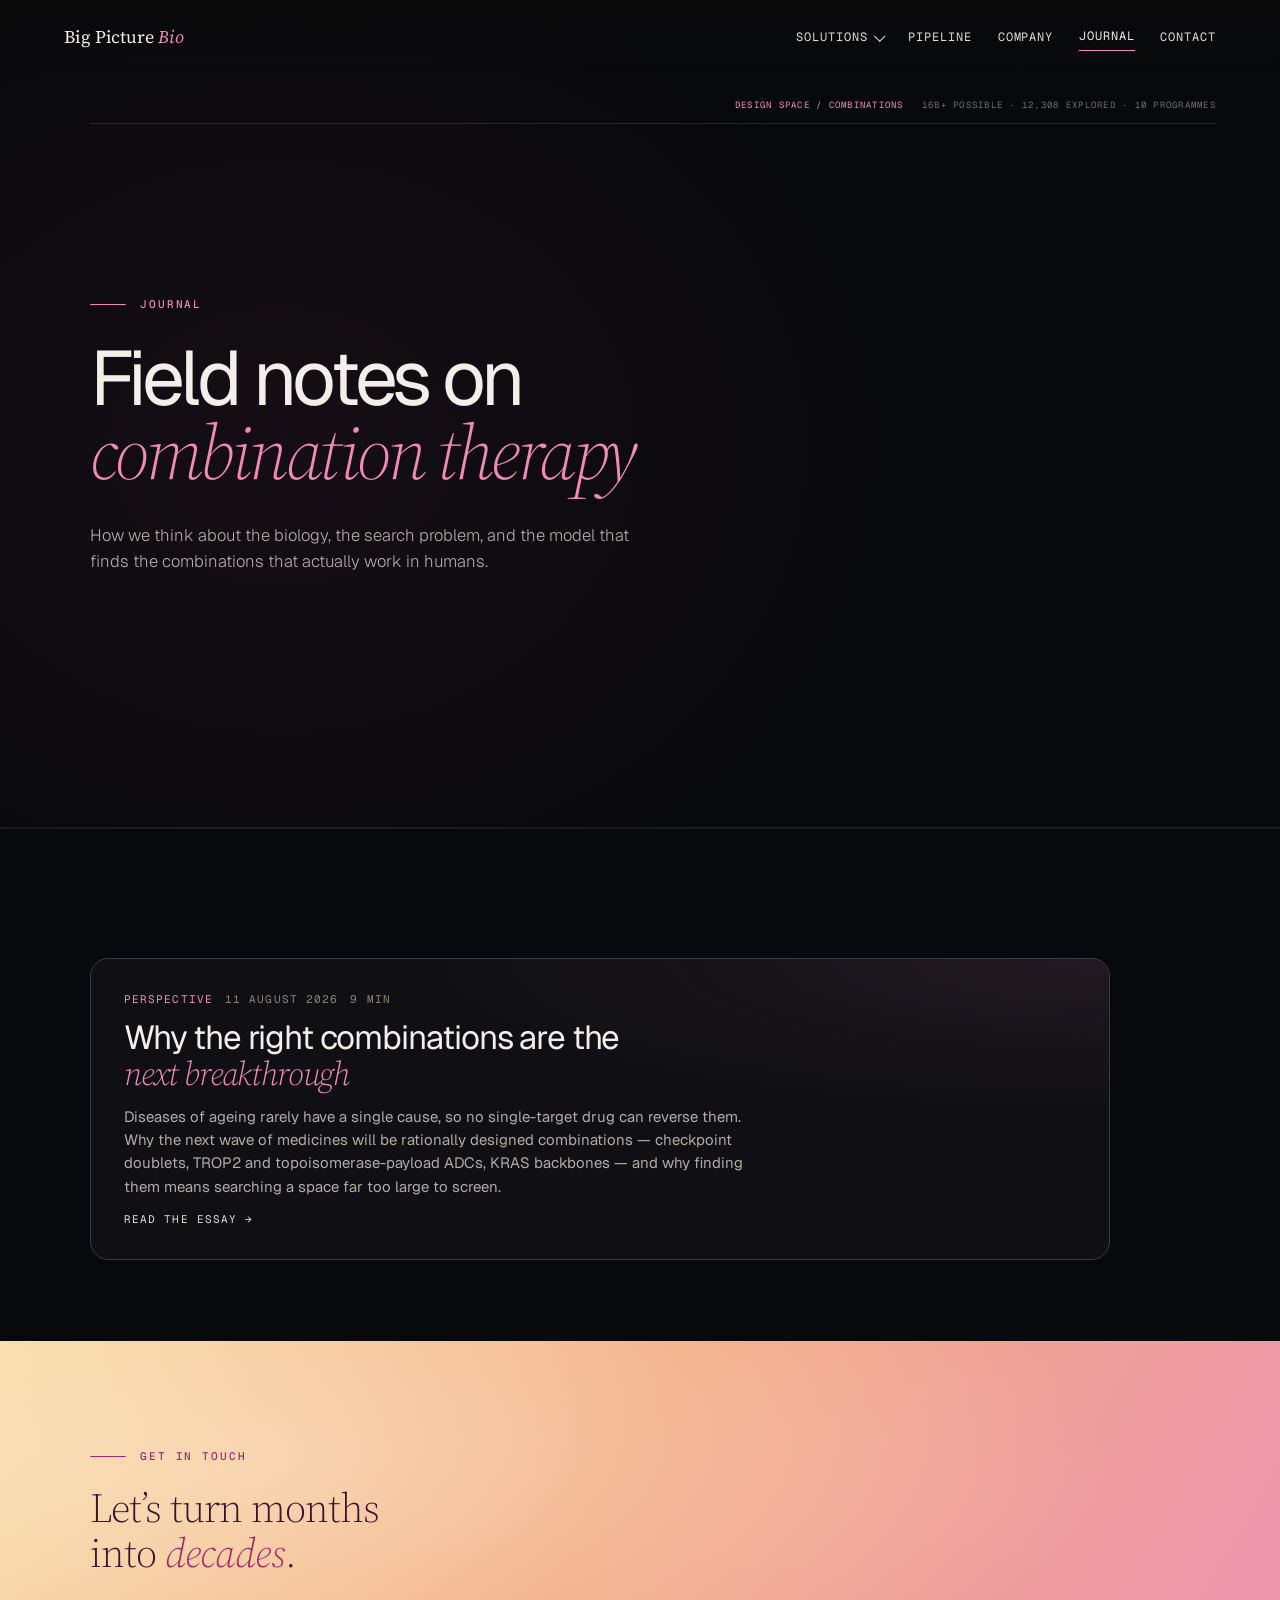
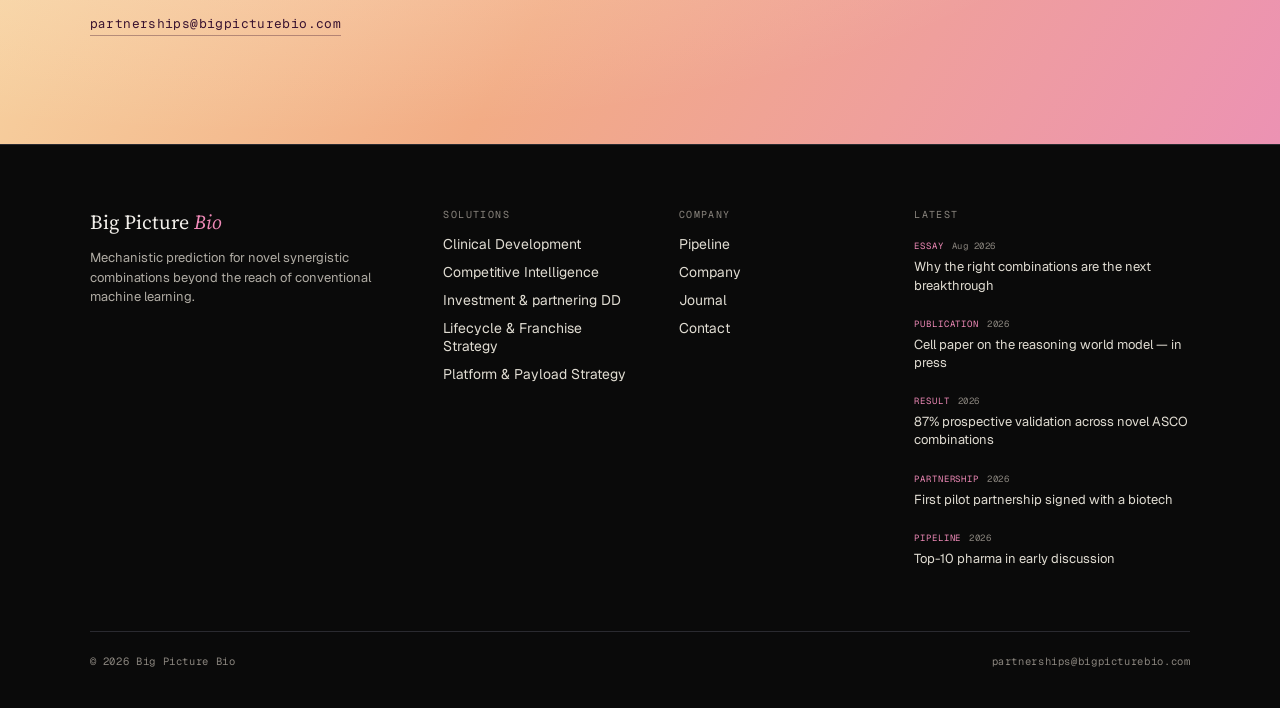
==== blog/index.html @ 37da7942 "Add Journal blog with combination-therapy launch post New /blog/ section built as inner pages on the" ====
<!DOCTYPE html>
<html lang="en">
<head>
<meta charset="utf-8">
<meta name="viewport" content="width=device-width, initial-scale=1">
<title>Journal — Big Picture Bio</title>
<meta name="description" content="Field notes on designing combination therapies: the biology, the search problem, and how a reasoning world model finds the combinations that work in humans.">
<link rel="canonical" href="https://bigpicturebio.com/blog/">
<meta name="robots" content="index,follow,max-image-preview:large">
<meta property="og:type" content="website">
<meta property="og:site_name" content="Big Picture Bio">
<meta property="og:title" content="Journal — Big Picture Bio">
<meta property="og:description" content="Field notes on designing combination therapies — the biology, the search problem, and the model that finds the combinations that work in humans.">
<meta property="og:url" content="https://bigpicturebio.com/blog/">
<meta property="og:image" content="https://bigpicturebio.com/img/og-image.png">
<link rel="icon" href="/img/favicon-48.png" sizes="48x48">
<link rel="preconnect" href="https://fonts.googleapis.com">
<link rel="preconnect" href="https://fonts.gstatic.com" crossorigin>
<link href="https://fonts.googleapis.com/css2?family=Geist:wght@300..700&family=Geist+Mono:wght@400..600&family=Source+Serif+4:ital,opsz,wght@0,8..60,300..700;1,8..60,300..700&display=swap" rel="stylesheet">
<link rel="stylesheet" href="/assets/site.css">
<link rel="stylesheet" href="/assets/blog.css">
</head>
<body class="inner-page" data-bio-art="combination-space">
<div id="site-nav"></div>

<header class="hero">
  <div class="hero-bg"></div>
  <div class="hero-scrim"></div>
  <div class="hero-inner">
    <div class="eyebrow"><span class="bar"></span>Journal</div>
    <h1>Field notes on <span class="italic">combination therapy</span></h1>
    <p class="sub">How we think about the biology, the search problem, and the model that finds the combinations that actually work in humans.</p>
  </div>
</header>

<main>
  <section class="block">
    <div class="wrap">
      <div class="post-list">
        <a class="post-card reveal" href="/blog/why-the-right-combinations/">
          <div class="pc-meta"><span>Perspective</span><span class="d">11 August 2026</span><span class="d">9 min</span></div>
          <h3>Why the right combinations are the <span class="italic">next breakthrough</span></h3>
          <p>Diseases of ageing rarely have a single cause, so no single-target drug can reverse them. Why the next wave of medicines will be rationally designed combinations — checkpoint doublets, TROP2 and topoisomerase-payload ADCs, KRAS backbones — and why finding them means searching a space far too large to screen.</p>
          <span class="go">Read the essay</span>
        </a>
      </div>
    </div>
  </section>
</main>

<div id="site-contact"></div>
<div id="site-footer"></div>
<script src="/assets/site.js"></script>
<script src="/assets/inner-visuals.js"></script>
</body>
</html>
---- assets/site.css ----
/* ===========================================================================
   Big Picture Bio — shared site styles
   Design language reused from the interactive-scroll-imagery build.
   Tokens + components + multi-page nav/footer + solution-page layout.
   =========================================================================== */

:root{
  --bg:#0A0A0A;
  --bg-2:#0E0C10;
  --ink:#F2EFEA;
  --ink-2:#E0DCD2;
  --muted:#B0ACA4;
  --faint:#8A857E;
  --line:#2A2A30;
  --line-2:#3A3A42;
  --accent:#F08AB8;
  --accent-2:#F19A6C;

  /* light band — pale wash drawn from the muller palette (amber → blush → mauve) */
  --light-band:linear-gradient(135deg,#F6EFE1 0%,#F3E7E2 54%,#EEDFE7 100%);
  --light-ink:#241F1B;
  --light-ink-2:#4A443C;
  --light-muted:#8A8175;
  --light-accent:#A5286A;
  --light-line:#E1D7CB;

  --serif:"Source Serif 4","Iowan Old Style",Georgia,serif;
  --sans:"Geist",-apple-system,BlinkMacSystemFont,"Segoe UI",sans-serif;
  --mono:"Geist Mono",ui-monospace,"SFMono-Regular",Menlo,monospace;

  --maxw:1200px;
}

*{ box-sizing:border-box; }
html,body{ margin:0; padding:0; background:var(--bg); }
html{ scroll-behavior:smooth; }
body{
  min-height:100vh;
  color:var(--ink);
  font-family:var(--sans);
  font-feature-settings:"ss01","cv11";
  -webkit-font-smoothing:antialiased;
  overflow-x:hidden;
}
a{ color:inherit; }
img{ max-width:100%; }

/* Page fade-in / between-page transition ---------------------------------- */
body{ opacity:0; transition:opacity .5s ease; }
body.ready{ opacity:1; }
body.leaving{ opacity:0; }

/* ---------- Shared eyebrow / type helpers ---------- */
.eyebrow{
  font-family:var(--mono);
  font-size:clamp(11px,.85vw,13px);
  letter-spacing:.18em;
  text-transform:uppercase;
  color:var(--accent);
  font-weight:500;
  line-height:1.4;
  display:flex; align-items:center; gap:14px;
  text-wrap:balance;
}
.eyebrow .bar{ width:36px; height:1px; background:var(--accent); flex:0 0 36px; }

.accent{ color:var(--accent); }
.serif{ font-family:var(--serif); }

/* ===========================================================================
   NAV  (injected by site.js into #site-nav)
   =========================================================================== */
.nav{
  position:fixed; top:0; left:0; right:0; z-index:80;
  display:flex; justify-content:space-between; align-items:center;
  padding:clamp(14px,1.8vw,22px) clamp(20px,5vw,64px);
  background:linear-gradient(180deg, rgba(10,10,10,.82) 0%, rgba(10,10,10,0) 100%);
  -webkit-backdrop-filter:blur(2px); backdrop-filter:blur(2px);
  transition:background .3s ease;
}
.nav.solid{ background:rgba(10,10,10,.92); -webkit-backdrop-filter:blur(10px); backdrop-filter:blur(10px); border-bottom:1px solid var(--line); }
.nav .wordmark{
  font-family:var(--serif); font-weight:400;
  font-size:clamp(17px,1.4vw,21px); letter-spacing:-.005em;
  white-space:nowrap; color:var(--ink); text-decoration:none;
}
.nav .wordmark em{ font-style:italic; color:var(--accent); }

.nav-links{ display:flex; align-items:center; gap:clamp(18px,2vw,34px); }
.nav-links a, .nav-item > button{
  font-family:var(--mono); font-size:12px; letter-spacing:.08em; text-transform:uppercase;
  color:var(--ink-2); text-decoration:none; background:none; border:0; cursor:pointer;
  padding:6px 0; transition:color .18s ease; white-space:nowrap;
}
.nav-links a:hover, .nav-item > button:hover, .nav-item.open > button{ color:var(--accent); }
.nav-links a.current{ color:var(--ink); border-bottom:1px solid var(--accent); }
.nav-item.current > button{ color:var(--ink); }
.nav-item.current > button .chev{ border-color:var(--accent); }

.nav-item{ position:relative; }
.nav-item > button{ display:inline-flex; align-items:center; gap:7px; }
.nav-item > button .chev{ width:8px; height:8px; border-right:1.5px solid currentColor; border-bottom:1.5px solid currentColor; transform:rotate(45deg) translateY(-1px); transition:transform .2s ease; }
.nav-item.open > button .chev{ transform:rotate(225deg) translateY(-1px); }
.nav-menu{
  position:absolute; top:calc(100% + 12px); right:0; min-width:290px;
  background:rgba(14,12,16,.97); -webkit-backdrop-filter:blur(16px); backdrop-filter:blur(16px);
  border:1px solid var(--line-2); border-radius:14px; padding:8px;
  box-shadow:0 30px 80px rgba(0,0,0,.55);
  opacity:0; visibility:hidden; transform:translateY(-6px); transition:opacity .2s ease, transform .2s ease, visibility .2s;
}
.nav-item.open .nav-menu{ opacity:1; visibility:visible; transform:translateY(0); }
.nav-menu a{
  display:block; padding:11px 14px; border-radius:9px;
  font-family:var(--sans); font-size:14px; letter-spacing:0; text-transform:none;
  color:var(--ink-2); text-decoration:none;
}
.nav-menu a small{ display:block; font-family:var(--mono); font-size:10px; letter-spacing:.06em; text-transform:uppercase; color:var(--faint); margin-top:3px; }
.nav-menu a:hover{ background:rgba(240,138,184,.10); color:var(--ink); }
.nav-menu a:hover small{ color:var(--accent); }

.nav-toggle{ display:none; }

@media (max-width:860px){
  .nav-links{
    position:fixed; inset:0 0 auto 0; top:0; flex-direction:column; align-items:flex-start; gap:6px;
    padding:88px clamp(20px,6vw,40px) 32px; background:rgba(10,10,10,.98);
    transform:translateY(-100%); transition:transform .35s ease; height:auto;
  }
  .nav.menu-open .nav-links{ transform:translateY(0); }
  .nav-links a, .nav-item > button{ font-size:15px; padding:10px 0; }
  .nav-item{ width:100%; }
  .nav-menu{ position:static; opacity:1; visibility:visible; transform:none; box-shadow:none; border:0; background:none; padding:0 0 0 12px; min-width:0; }
  .nav-item .nav-menu{ display:none; } .nav-item.open .nav-menu{ display:block; }
  .nav-toggle{
    display:inline-flex; flex-direction:column; gap:5px; background:none; border:0; cursor:pointer; z-index:90; padding:6px;
  }
  .nav-toggle span{ width:24px; height:2px; background:var(--ink); transition:transform .25s ease, opacity .2s ease; }
  .nav.menu-open .nav-toggle span:nth-child(1){ transform:translateY(7px) rotate(45deg); }
  .nav.menu-open .nav-toggle span:nth-child(2){ opacity:0; }
  .nav.menu-open .nav-toggle span:nth-child(3){ transform:translateY(-7px) rotate(-45deg); }
}

/* ===========================================================================
   HERO  (solution / inner-page cinematic hero — short, ~88vh)
   =========================================================================== */
.hero{ position:relative; min-height:min(88vh,760px); display:flex; overflow:hidden; background:#160f1c; }
.hero-bg{ position:absolute; inset:0; z-index:0; }
.hero-bg img{ width:100%; height:100%; object-fit:cover; display:block; }
.hero-muller{ position:absolute; inset:0; }
.hero-muller svg{ width:100%; height:100%; }
.hero-scrim{
  position:absolute; inset:0; z-index:1; pointer-events:none;
  background:
    linear-gradient(90deg, rgba(10,10,10,.86) 0%, rgba(10,10,10,.5) 34%, rgba(10,10,10,.05) 66%),
    linear-gradient(0deg, rgba(10,10,10,.72) 0%, rgba(10,10,10,0) 44%);
}
.hero-inner{
  position:relative; z-index:2; align-self:flex-end;
  padding:clamp(96px,14vh,150px) clamp(24px,7vw,120px) clamp(48px,8vh,88px);
  width:min(720px,92vw);
}
.hero h1{
  font-family:var(--serif); font-weight:300;
  font-size:clamp(30px,4.2vw,56px); line-height:1.04; letter-spacing:-.022em;
  margin:clamp(16px,2vw,24px) 0 0; color:var(--ink); text-wrap:balance;
}
.hero h1 .italic{ font-style:italic; color:var(--accent); }
.hero .sub{
  font-family:var(--serif); font-weight:300; font-style:italic;
  font-size:clamp(17px,1.6vw,23px); line-height:1.38; color:var(--ink-2);
  margin:clamp(18px,2.2vw,26px) 0 0; max-width:52ch; text-wrap:pretty;
}
.hero .statline{ margin-top:clamp(22px,3vw,34px); }

/* ===========================================================================
   PAGE BODY LAYOUT
   =========================================================================== */
.wrap{ max-width:var(--maxw); margin:0 auto 0 0; padding:0 clamp(24px,7vw,120px); }
.block{ padding:clamp(56px,9vh,120px) 0; position:relative; }
.block.tight{ padding:clamp(36px,6vh,72px) 0; }
.block-head{ max-width:60ch; }
.block-head .eyebrow{ margin-bottom:16px; }
h2.head{
  font-family:var(--serif); font-weight:300;
  font-size:clamp(23px,2.6vw,36px); line-height:1.1; letter-spacing:-.015em;
  margin:0; color:var(--ink); text-wrap:balance;
}
h2.head .accent{ font-style:italic; }
.lead{
  font-family:var(--serif); font-weight:300;
  font-size:clamp(17px,1.5vw,22px); line-height:1.5; color:var(--ink-2);
  margin:clamp(14px,1.6vw,22px) 0 0; max-width:56ch; text-wrap:pretty;
}
.lead .hl{ color:var(--ink); font-style:italic; }
p.body{ font-family:var(--sans); font-size:clamp(15px,1.1vw,17px); line-height:1.6; color:var(--ink-2); max-width:56ch; margin:16px 0 0; }
.footnote{ font-family:var(--sans); font-size:12.5px; line-height:1.5; color:var(--faint); margin-top:18px; max-width:60ch; }

/* two-column content row: text + exhibit */
.row{ display:grid; grid-template-columns:1fr 1fr; gap:clamp(32px,5vw,80px); align-items:center; }
.row.align-top{ align-items:start; }
.row.narrow-text{ grid-template-columns:1.3fr .7fr; }
.row > .col-text{ min-width:0; }
.row > .col-exhibit{ min-width:0; }
@media (max-width:900px){ .row{ grid-template-columns:1fr; gap:36px; } .row.reverse .col-exhibit{ order:-1; } }

/* deliverables list */
.deliverables{ list-style:none; margin:clamp(20px,2.4vw,30px) 0 0; padding:0; display:grid; gap:14px; }
.deliverables li{
  position:relative; padding-left:30px;
  font-family:var(--sans); font-size:clamp(15px,1.1vw,17px); line-height:1.5; color:var(--ink-2);
}
.deliverables li::before{
  content:""; position:absolute; left:0; top:.5em; width:12px; height:7px;
  border-left:2px solid var(--accent); border-bottom:2px solid var(--accent);
  transform:rotate(-45deg); transform-origin:center;
}
.deliverables li b{ color:var(--ink); font-weight:600; }

/* audience lanes (two-block split, e.g. Investment & partnering DD) */
.lanes{ display:grid; grid-template-columns:1fr 1fr; gap:clamp(20px,2.4vw,32px); margin-top:clamp(24px,3vw,40px); }
@media (max-width:820px){ .lanes{ grid-template-columns:1fr; } }
.lane{
  border:1px solid var(--line-2); border-radius:16px; padding:clamp(20px,2vw,28px);
  background:linear-gradient(180deg, rgba(255,255,255,.02), rgba(255,255,255,0));
}
.lane h3{ font-family:var(--serif); font-weight:400; font-size:clamp(19px,1.6vw,24px); margin:0 0 4px; color:var(--ink); }
.lane .who{ font-family:var(--mono); font-size:10.5px; letter-spacing:.1em; text-transform:uppercase; color:var(--accent); margin:0 0 12px; }
.lane p{ font-family:var(--sans); font-size:14.5px; line-height:1.55; color:var(--ink-2); margin:0; }

/* KPI band */
.kpis{ display:flex; flex-wrap:wrap; gap:clamp(24px,4vw,64px); }
.statline{ display:flex; align-items:baseline; gap:16px; }
.statline .n{ font-family:var(--serif); font-weight:300; font-size:clamp(44px,6vw,86px); line-height:.82; color:var(--accent); letter-spacing:-.03em; }
.statline .l{ font-family:var(--sans); font-size:clamp(13px,1vw,15px); line-height:1.35; color:var(--ink-2); max-width:22ch; }
.kpi{ display:flex; flex-direction:column; gap:8px; }
.kpi .k{ font-family:var(--serif); font-weight:300; font-size:clamp(30px,3.4vw,46px); line-height:1; color:var(--ink); letter-spacing:-.02em; }
.kpi .k .accent{ color:var(--accent); }
.kpi .d{ font-family:var(--mono); font-size:10.5px; letter-spacing:.12em; text-transform:uppercase; color:var(--muted); }

/* role chips */
.roles{ display:flex; flex-wrap:wrap; gap:10px; margin-top:24px; }
.roles span{
  font-family:var(--mono); font-size:11px; letter-spacing:.06em;
  color:var(--ink-2); border:1px solid var(--line-2); border-radius:999px; padding:8px 14px;
}

/* ===========================================================================
   PANELS / EXHIBITS  (glass card + chart)
   =========================================================================== */
.panel{
  background:rgba(14,12,16,.62); -webkit-backdrop-filter:blur(16px) saturate(1.1); backdrop-filter:blur(16px) saturate(1.1);
  border:1px solid rgba(255,255,255,.12); border-radius:18px; padding:clamp(16px,1.6vw,24px);
  box-shadow:0 30px 80px rgba(0,0,0,.5);
}
.panel-head{ display:flex; justify-content:space-between; align-items:center; gap:12px; margin-bottom:14px; }
.panel-title{ font-family:var(--mono); font-size:clamp(11px,.9vw,12.5px); letter-spacing:.13em; text-transform:uppercase; color:var(--ink); }
.panel-tag{ font-family:var(--mono); font-size:9.5px; letter-spacing:.11em; text-transform:uppercase; color:var(--muted); border:1px solid var(--line-2); border-radius:999px; padding:3px 8px; white-space:nowrap; }
.panel svg{ width:100%; height:auto; display:block; }
.panel-legend{ display:flex; gap:16px; flex-wrap:wrap; margin-top:12px; font-family:var(--mono); font-size:10.5px; letter-spacing:.05em; color:var(--muted); }
.panel-legend span{ display:inline-flex; align-items:center; gap:7px; }
.panel-legend i{ width:15px; height:0; border-top-width:2px; border-top-style:solid; display:inline-block; }
.panel-legend i.dot{ width:8px; height:8px; border:0; border-radius:50%; }
.panel-note{ margin-top:10px; font-family:var(--sans); font-size:11.5px; line-height:1.4; color:var(--muted); }

/* Report "paper" excerpt (the worked-example centrepiece) */
.report{ position:relative; overflow:hidden; background:#F3EFE6; color:#241F1B; border-radius:12px; padding:22px 26px 30px; box-shadow:0 34px 90px rgba(0,0,0,.6); }
.report-top{ display:flex; justify-content:space-between; gap:10px; font-family:var(--mono); font-size:9.5px; letter-spacing:.1em; text-transform:uppercase; color:#8A8175; border-bottom:1px solid #DAD3C6; padding-bottom:10px; }
.report h4{ font-family:var(--serif); font-weight:600; font-size:clamp(14px,1.15vw,16px); margin:15px 0 10px; color:#1D1915; letter-spacing:-.01em; }
.report p{ font-family:var(--serif); font-weight:400; font-size:clamp(12px,1vw,13.5px); line-height:1.62; color:#3A342C; margin:0 0 10px; }
.report .hl{ background:rgba(200,92,142,.22); box-shadow:0 0 0 1px rgba(200,92,142,.18); padding:0 2px; }
.report .callout{ margin-top:12px; border-left:3px solid #C85C8E; background:#ECE5D8; padding:10px 13px; font-family:var(--mono); font-size:11px; line-height:1.45; color:#4A2036; }

/* pipeline mini-diagram (bars) */
.pipe{ display:flex; flex-direction:column; gap:14px; }
.pipe-row{ display:grid; grid-template-columns:120px 1fr; align-items:center; gap:12px; }
.pipe-label{ font-family:var(--sans); font-size:13px; color:var(--ink); }
.pipe-label small{ display:block; font-family:var(--mono); font-size:9px; letter-spacing:.12em; text-transform:uppercase; color:var(--muted); margin-top:2px; }
.pipe-track{ position:relative; height:8px; border-radius:999px; background:rgba(255,255,255,.08); overflow:hidden; }
.pipe-fill{ position:absolute; left:0; top:0; bottom:0; border-radius:999px; background:linear-gradient(90deg,var(--accent-2),var(--accent)); }

/* ===========================================================================
   HOME — journey + solution overview cards
   =========================================================================== */
.solutions-grid{ display:grid; grid-template-columns:repeat(3,1fr); gap:clamp(16px,1.8vw,24px); margin-top:clamp(36px,5vh,60px); }
@media (max-width:940px){ .solutions-grid{ grid-template-columns:1fr 1fr; } }
@media (max-width:620px){ .solutions-grid{ grid-template-columns:1fr; } }
.sol-card{
  display:flex; flex-direction:column; gap:12px; text-decoration:none;
  border:1px solid var(--line-2); border-radius:16px; padding:clamp(20px,1.8vw,26px);
  background:linear-gradient(180deg, rgba(255,255,255,.025), rgba(255,255,255,0));
  transition:border-color .2s ease, transform .2s ease, background .2s ease;
}
.sol-card:hover{ border-color:var(--accent); transform:translateY(-3px); background:rgba(240,138,184,.05); }
.sol-card .k{ font-family:var(--mono); font-size:10.5px; letter-spacing:.12em; text-transform:uppercase; color:var(--accent); }
.sol-card h3{ font-family:var(--serif); font-weight:400; font-size:clamp(19px,1.7vw,24px); line-height:1.12; margin:0; color:var(--ink); }
.sol-card p{ font-family:var(--sans); font-size:14px; line-height:1.5; color:var(--muted); margin:0; }
.sol-card .go{ margin-top:auto; font-family:var(--mono); font-size:11px; letter-spacing:.1em; text-transform:uppercase; color:var(--ink-2); display:inline-flex; align-items:center; gap:8px; }
.sol-card:hover .go{ color:var(--accent); }
.sol-card .go::after{ content:"→"; }

/* ===========================================================================
   FULL-BLEED SCRIM SECTION (texture between blocks + team/company)
   =========================================================================== */
.section{ position:relative; padding:clamp(72px,12vh,150px) clamp(24px,7vw,120px); overflow:hidden; }
.section-bg{ position:absolute; inset:0; z-index:0; }
.section-bg img{ width:100%; height:100%; object-fit:cover; display:block; filter:brightness(.42) saturate(1.05); }
.section-bg::after{ content:""; position:absolute; inset:0; background:linear-gradient(180deg, rgba(10,10,10,.78) 0%, rgba(10,10,10,.66) 45%, rgba(10,10,10,.82) 100%); }
.section > *:not(.section-bg){ position:relative; z-index:1; }
.section-inner{ max-width:var(--maxw); margin:0 auto 0 0; }
.section-head{ max-width:760px; margin:0 0 clamp(40px,6vh,64px); text-align:left; }
.section-head .eyebrow{ justify-content:flex-start; margin-bottom:18px; }
.section-head h2{ font-family:var(--serif); font-weight:300; font-size:clamp(23px,2.6vw,36px); line-height:1.1; letter-spacing:-.015em; margin:0; color:var(--ink); text-wrap:balance; }
.section-head p{ font-family:var(--serif); font-weight:300; font-size:clamp(16px,1.4vw,20px); line-height:1.5; color:var(--ink-2); margin:16px 0 0; max-width:60ch; }

/* ===========================================================================
   PROBLEM  (light section — customer problem, above "the decision")
   =========================================================================== */
.problem{ background:var(--light-band); color:var(--light-ink); padding:clamp(52px,9vh,104px) clamp(24px,7vw,120px); }
.problem-inner{ max-width:var(--maxw); margin:0 auto 0 0; }
.problem .eyebrow{ color:var(--light-accent); }
.problem .eyebrow .bar{ background:var(--light-accent); }
.problem-head{ font-family:var(--serif); font-weight:300; font-size:clamp(22px,2.6vw,34px); line-height:1.14; letter-spacing:-.015em; color:#1D1915; margin:16px 0 0; max-width:26ch; text-wrap:balance; }
.problem-head .accent{ font-style:italic; color:#A5286A; }
.problem-lead{ font-family:var(--serif); font-weight:400; font-size:clamp(16px,1.4vw,20px); line-height:1.5; color:#3A342C; margin:16px 0 0; max-width:60ch; text-wrap:pretty; }
.problem-points{ display:grid; grid-template-columns:repeat(3,1fr); gap:clamp(20px,3vw,44px); margin-top:clamp(30px,4.5vh,52px); }
@media (max-width:760px){ .problem-points{ grid-template-columns:1fr; gap:22px; } }
.ppoint .pn{ font-family:var(--mono); font-size:11px; letter-spacing:.16em; color:#A5286A; }
.ppoint p{ font-family:var(--sans); font-size:14.5px; line-height:1.55; color:#3A342C; margin:10px 0 0; border-top:1px solid #D8D0C2; padding-top:14px; }
.ppoint p b{ color:#1D1915; font-weight:600; }
.problem-for{ font-family:var(--mono); font-size:11px; letter-spacing:.08em; text-transform:uppercase; color:var(--light-muted); margin:clamp(30px,4.5vh,48px) 0 0; }
.problem-for b{ color:#5A5248; font-weight:500; }

/* ---------------------------------------------------------------------------
   .lightband — generic light section for alternating rhythm (reuses standard
   components; overrides their colours for dark-on-light). Same wash as .problem.
   --------------------------------------------------------------------------- */
.lightband{ background:var(--light-band); color:var(--light-ink); }
.lightband .eyebrow{ color:var(--light-accent); }
.lightband .eyebrow .bar{ background:var(--light-accent); }
.lightband h2.head, .lightband .section-head h2{ color:var(--light-ink); }
.lightband h2.head .accent, .lightband .section-head h2 .accent{ color:var(--light-accent); }
.lightband .lead{ color:var(--light-ink-2); }
.lightband p.body{ color:var(--light-ink-2); }
/* solution cards on a light band */
.lightband .sol-card{ background:rgba(255,255,255,.5); border-color:rgba(70,50,30,.14); }
.lightband .sol-card:hover{ background:rgba(255,255,255,.8); border-color:var(--light-accent); transform:translateY(-3px); }
.lightband .sol-card .k{ color:var(--light-accent); }
.lightband .sol-card h3{ color:var(--light-ink); }
.lightband .sol-card p{ color:#6A6258; }
.lightband .sol-card .go{ color:var(--light-ink-2); }
.lightband .sol-card:hover .go{ color:var(--light-accent); }
.problem .statline .n, .lightband .statline .n{ color:var(--light-accent); }
.problem .statline .l, .lightband .statline .l{ color:var(--light-ink-2); }
.problem .deliverables li, .lightband .deliverables li{ color:var(--light-ink-2); }
.problem .deliverables li b, .lightband .deliverables li b{ color:var(--light-ink); }
.problem .deliverables li::before, .lightband .deliverables li::before{ border-color:var(--light-accent); }
.problem .body, .lightband p.body{ color:var(--light-ink-2); }
.problem .footnote, .lightband .footnote{ font-family:var(--sans); font-size:12.5px; line-height:1.5; color:var(--light-muted); margin-top:18px; max-width:60ch; }

/* ===========================================================================
   LEAD MAGNET  (email capture)
   =========================================================================== */
.leadmag{ position:relative; }
.leadmag .lm-card{
  background:rgba(14,12,16,.6); -webkit-backdrop-filter:blur(16px); backdrop-filter:blur(16px);
  border:1px solid var(--line-2); border-radius:20px; padding:clamp(26px,3.2vw,44px);
  display:grid; grid-template-columns:1.1fr 1fr; gap:clamp(28px,4vw,56px); align-items:center;
}
@media (max-width:820px){ .leadmag .lm-card{ grid-template-columns:1fr; gap:28px; } }
.leadmag .lm-eyebrow{ font-family:var(--mono); font-size:11px; letter-spacing:.16em; text-transform:uppercase; color:var(--accent); }
.leadmag h2{ font-family:var(--serif); font-weight:300; font-size:clamp(21px,2.2vw,30px); line-height:1.14; letter-spacing:-.015em; margin:12px 0 0; color:var(--ink); text-wrap:balance; }
.leadmag p{ font-family:var(--sans); font-size:14.5px; line-height:1.55; color:var(--ink-2); margin:14px 0 0; max-width:44ch; }
.leadmag form{ display:grid; gap:12px; }
.leadmag label{ font-family:var(--mono); font-size:10px; letter-spacing:.12em; text-transform:uppercase; color:var(--muted); }
.leadmag input, .leadmag textarea{
  width:100%; font-family:var(--sans); font-size:15px; color:var(--ink);
  background:rgba(255,255,255,.04); border:1px solid var(--line-2); border-radius:11px; padding:13px 15px;
  transition:border-color .2s ease;
}
.leadmag input::placeholder, .leadmag textarea::placeholder{ color:var(--faint); }
.leadmag input:focus, .leadmag textarea:focus{ outline:none; border-color:var(--accent); }
.leadmag textarea{ min-height:92px; resize:vertical; }
.leadmag .submit{
  display:inline-flex; align-items:center; justify-content:center; gap:9px; cursor:pointer;
  font-family:var(--mono); font-size:12px; letter-spacing:.12em; text-transform:uppercase; color:#2A1020;
  background:linear-gradient(120deg,var(--accent-2),var(--accent)); border:0; border-radius:999px; padding:14px 22px;
  transition:filter .2s ease, transform .15s ease;
}
.leadmag .submit:hover{ filter:brightness(1.06); transform:translateY(-1px); }
.leadmag .consent{ font-family:var(--sans); font-size:11.5px; line-height:1.4; color:var(--faint); margin-top:2px; }
.leadmag .consent a{ color:var(--muted); }
.leadmag .lm-done{ font-family:var(--serif); font-style:italic; font-size:18px; color:var(--ink-2); }

/* Light variant — lead magnet as an alternating light band */
.leadmag.on-light{ background:var(--light-band); }
.leadmag.on-light .lm-card{ background:rgba(255,255,255,.6); border-color:rgba(70,50,30,.14); box-shadow:0 30px 80px rgba(90,60,40,.14); -webkit-backdrop-filter:none; backdrop-filter:none; }
.leadmag.on-light .lm-eyebrow{ color:var(--light-accent); }
.leadmag.on-light h2{ color:var(--light-ink); }
.leadmag.on-light p{ color:var(--light-ink-2); }
.leadmag.on-light label{ color:var(--light-muted); }
.leadmag.on-light input, .leadmag.on-light textarea{ background:#fff; border-color:var(--light-line); color:var(--light-ink); }
.leadmag.on-light input::placeholder, .leadmag.on-light textarea::placeholder{ color:#B4ADA1; }
.leadmag.on-light input:focus, .leadmag.on-light textarea:focus{ border-color:var(--light-accent); }
.leadmag.on-light .consent{ color:var(--light-muted); }
.leadmag.on-light .consent a{ color:#6A6258; }
.leadmag.on-light .lm-done{ color:var(--light-ink-2); }

/* ===========================================================================
   TEAM / ADVISORS  (Company page)
   =========================================================================== */
.team-grid{ max-width:900px; margin:0 auto; display:grid; grid-template-columns:repeat(2,1fr); gap:clamp(24px,4vw,56px); }
@media (max-width:620px){ .team-grid{ grid-template-columns:1fr; } }
.member{ text-align:center; }
.member-avatar{ width:clamp(120px,14vw,168px); height:clamp(120px,14vw,168px); margin:0 auto 20px; border-radius:50%; overflow:hidden; border:1px solid var(--line-2); }
.member-avatar img{ width:100%; height:100%; object-fit:cover; filter:grayscale(.15); }
.member-name{ font-family:var(--serif); font-weight:400; font-size:clamp(19px,1.7vw,24px); color:var(--ink); margin:0; }
.member-role{ font-family:var(--mono); font-size:clamp(10px,.85vw,12px); letter-spacing:.14em; text-transform:uppercase; color:var(--accent); margin:7px 0 12px; }
.member-bio{ font-family:var(--sans); font-size:clamp(13px,1.05vw,15px); line-height:1.55; color:var(--ink-2); max-width:34ch; margin:0 auto; }

.advisors{ max-width:860px; margin:clamp(48px,7vh,80px) auto 0; }
.advisors-label{ text-align:center; font-family:var(--mono); font-size:11px; letter-spacing:.18em; text-transform:uppercase; color:var(--muted); margin-bottom:28px; }
.advisor-grid{ display:grid; grid-template-columns:repeat(2,1fr); gap:clamp(20px,3vw,40px); }
@media (max-width:620px){ .advisor-grid{ grid-template-columns:1fr; } }
.advisor{ display:flex; align-items:center; gap:16px; }
.advisor-avatar{ flex:0 0 auto; width:64px; height:64px; border-radius:50%; overflow:hidden; border:1px solid var(--line-2); }
.advisor-avatar img{ width:100%; height:100%; object-fit:cover; filter:grayscale(.2); }
.advisor-name{ font-family:var(--serif); font-weight:400; font-size:17px; color:var(--ink); margin:0; }
.advisor-bio{ font-family:var(--sans); font-size:12.5px; line-height:1.5; color:var(--ink-2); margin:5px 0 0; }

/* ===========================================================================
   PIPELINE TABLE
   =========================================================================== */
.ptable{ width:100%; border-collapse:collapse; margin-top:clamp(28px,4vh,44px); }
.ptable th{ text-align:left; font-family:var(--mono); font-size:10.5px; letter-spacing:.14em; text-transform:uppercase; color:var(--muted); font-weight:400; padding:0 16px 12px 0; border-bottom:1px solid var(--line-2); }
.ptable td{ padding:15px 16px 15px 0; border-bottom:1px solid var(--line); vertical-align:middle; }
.ptable .partner{ font-family:var(--mono); font-size:13px; color:var(--ink); white-space:nowrap; }
.ptable .partner.internal{ color:var(--accent); }
.ptable .ind{ font-family:var(--serif); font-size:clamp(15px,1.2vw,18px); color:var(--ink); }
.ptable .ind.tbd{ font-style:italic; color:var(--muted); }
.ptable .appr{ font-family:var(--sans); font-size:13.5px; color:var(--ink-2); }
.ptable .appr.tbd{ font-style:italic; color:var(--muted); }
.ptable td.stage{ text-align:right; white-space:nowrap; }
.stage-tag{ font-family:var(--mono); font-size:9.5px; letter-spacing:.1em; text-transform:uppercase; border:1px solid var(--line-2); border-radius:999px; padding:4px 10px; color:var(--muted); }
.stage-tag.design{ color:#F2B5D2; border-color:rgba(240,138,184,.5); background:rgba(240,138,184,.10); }
.stage-tag.scoping{ color:var(--accent); border-color:var(--accent); }
@media (max-width:720px){
  .ptable, .ptable tbody, .ptable tr, .ptable td{ display:block; width:100%; }
  .ptable thead{ display:none; }
  .ptable tr{ border-bottom:1px solid var(--line-2); padding:14px 0; }
  .ptable td{ border:0; padding:2px 0; }
  .ptable td.stage{ text-align:left; margin-top:6px; }
}

/* ===========================================================================
   CONTACT (warm gradient) + FOOTER
   =========================================================================== */
.contact{ position:relative; text-align:left; padding:clamp(72px,12vh,150px) clamp(24px,7vw,120px); overflow:hidden;
  background:linear-gradient(120deg,#F8DBA6 0%,#F2AC85 46%,#EC92B3 100%); }
.contact::after{ content:""; position:absolute; inset:0; z-index:0; background:radial-gradient(120% 120% at 20% 30%, rgba(255,246,231,.34) 0%, rgba(255,246,231,0) 56%); pointer-events:none; }
.contact > *{ position:relative; z-index:1; }
.contact-inner{ max-width:var(--maxw); margin:0 auto 0 0; }
.contact .eyebrow{ justify-content:flex-start; margin-bottom:22px; color:#A5286A; }
.contact .eyebrow .bar{ background:#A5286A; }
.contact h2{ font-family:var(--serif); font-weight:300; font-size:clamp(26px,3.2vw,44px); line-height:1.08; letter-spacing:-.02em; color:#3A1330; margin:0; max-width:18ch; text-wrap:balance; }
.contact h2 .accent{ font-style:italic; color:#A5286A; }
.contact-emails{ display:flex; flex-wrap:wrap; gap:14px 40px; justify-content:flex-start; margin-top:clamp(30px,4.5vh,48px); }
.contact-emails a{ font-family:var(--mono); font-size:clamp(12px,1vw,15px); letter-spacing:.03em; color:#3A1330; text-decoration:none; border-bottom:1px solid rgba(58,19,48,.35); padding-bottom:3px; transition:color .2s, border-color .2s; }
.contact-emails a:hover{ color:#A5286A; border-color:#A5286A; }

.footer{ background:var(--bg); border-top:1px solid var(--line); padding:clamp(48px,7vh,80px) clamp(24px,7vw,120px) 40px; }
.footer-inner{ max-width:var(--maxw); margin:0 auto 0 0; display:grid; grid-template-columns:1.15fr .7fr .7fr 1.05fr; gap:clamp(28px,4vw,56px); }
@media (max-width:980px){ .footer-inner{ grid-template-columns:1fr 1fr; } }
@media (max-width:480px){ .footer-inner{ grid-template-columns:1fr; } }
.footer .fm{ font-family:var(--serif); font-size:20px; color:var(--ink); }
.footer .fm em{ font-style:italic; color:var(--accent); }
.footer .ftag{ font-family:var(--sans); font-size:13px; line-height:1.5; color:var(--muted); margin:12px 0 0; max-width:34ch; }
.footer .fcol h4{ font-family:var(--mono); font-size:10px; letter-spacing:.14em; text-transform:uppercase; color:var(--faint); margin:0 0 14px; font-weight:400; }
.footer .fcol a{ display:block; font-family:var(--sans); font-size:14px; color:var(--ink-2); text-decoration:none; margin-bottom:10px; }
.footer .fcol a:hover{ color:var(--accent); }
.footer .flatest a{ display:block; margin-bottom:16px; padding-bottom:2px; }
.footer .flatest .tag{ font-family:var(--mono); font-size:9px; letter-spacing:.1em; text-transform:uppercase; color:var(--accent); }
.footer .flatest .date{ font-family:var(--mono); font-size:9px; letter-spacing:.06em; color:var(--faint); margin-left:8px; }
.footer .flatest .t{ display:block; font-family:var(--sans); font-size:13px; line-height:1.4; color:var(--ink-2); margin-top:5px; }
.footer .flatest a:hover .t{ color:var(--accent); }
.footer-base{ max-width:var(--maxw); margin:clamp(36px,5vh,56px) auto 0 0; padding-top:22px; border-top:1px solid var(--line); display:flex; justify-content:space-between; gap:16px; flex-wrap:wrap; font-family:var(--mono); font-size:10.5px; letter-spacing:.06em; color:var(--faint); }

/* ---------- reveal on scroll ---------- */
.reveal{ opacity:0; transform:translateY(22px); transition:opacity .7s ease, transform .7s ease; }
.reveal.in{ opacity:1; transform:none; }
@media (prefers-reduced-motion:reduce){ .reveal{ opacity:1; transform:none; transition:none; } html{ scroll-behavior:auto; } }

/* small helpers */
.center{ text-align:center; }
.mt-s{ margin-top:16px; } .mt-m{ margin-top:28px; } .mt-l{ margin-top:44px; }
.divider{ height:1px; background:var(--line); border:0; margin:0; }

/* ===========================================================================
   HOME — THE LIVING MODEL
   One persistent scientific state, transformed through the whole narrative.
   =========================================================================== */
.home-page{ background:#08090c; }
.model-story{
  position:relative;
  background:#08090c;
  color:var(--ink);
  isolation:isolate;
}
.model-stage{ position:relative; }
.model-visual{
  position:sticky;
  top:0;
  height:100svh;
  min-height:640px;
  margin-bottom:-100svh;
  overflow:hidden;
  background:
    radial-gradient(90% 100% at 78% 52%, rgba(56,27,51,.34), transparent 70%),
    #08090c;
  z-index:0;
}
.model-visual::before{
  content:"";
  position:absolute;
  inset:0;
  z-index:1;
  pointer-events:none;
  opacity:.42;
  background-image:
    linear-gradient(rgba(255,255,255,.032) 1px, transparent 1px),
    linear-gradient(90deg, rgba(255,255,255,.032) 1px, transparent 1px);
  background-size:72px 72px;
  mask-image:linear-gradient(90deg, transparent 0%, #000 43%, #000 100%);
}
.model-canvas{
  position:absolute;
  inset:0;
  width:100%;
  height:100%;
  display:block;
  z-index:0;
}
.model-wash{
  position:absolute;
  inset:0;
  z-index:2;
  pointer-events:none;
  background:
    linear-gradient(90deg, rgba(8,9,12,.98) 0%, rgba(8,9,12,.93) 31%, rgba(8,9,12,.44) 48%, rgba(8,9,12,0) 72%),
    linear-gradient(0deg, rgba(8,9,12,.76) 0%, rgba(8,9,12,0) 34%);
}
.model-hud{
  position:absolute;
  inset:0;
  z-index:3;
  pointer-events:none;
  font-family:var(--mono);
  text-transform:uppercase;
}
.model-hud-top{
  position:absolute;
  top:clamp(76px,10vh,104px);
  left:clamp(24px,5vw,64px);
  right:clamp(24px,5vw,64px);
  display:flex;
  justify-content:space-between;
  gap:24px;
  padding-bottom:12px;
  border-bottom:1px solid rgba(255,255,255,.11);
  color:rgba(242,239,234,.52);
  font-size:10px;
  letter-spacing:.15em;
}
.model-hud-top span:last-child{ color:var(--accent); }
.model-metrics{
  position:absolute;
  right:clamp(24px,5vw,64px);
  bottom:clamp(56px,8vh,86px);
  display:grid;
  grid-template-columns:repeat(3,minmax(112px,1fr));
  min-width:min(500px,42vw);
  border-top:1px solid rgba(255,255,255,.13);
}
.model-metrics > div{ padding:12px 14px 0 0; }
.model-metric-label{
  display:block;
  color:rgba(242,239,234,.38);
  font-size:8px;
  letter-spacing:.13em;
}
.model-metrics b{
  display:block;
  margin-top:7px;
  color:rgba(242,239,234,.88);
  font-weight:500;
  font-size:12px;
  letter-spacing:.08em;
}
.model-key{
  position:absolute;
  right:clamp(24px,5vw,64px);
  top:clamp(110px,15vh,150px);
  display:flex;
  flex-wrap:wrap;
  justify-content:flex-end;
  gap:8px 14px;
  max-width:430px;
  color:rgba(242,239,234,.5);
  font-size:8px;
  letter-spacing:.1em;
  transition:opacity .22s ease, visibility .22s ease;
}
.model-key span{ display:inline-flex; align-items:center; gap:6px; }
.model-key i{
  width:6px;
  height:6px;
  border-radius:50%;
  background:var(--key);
  box-shadow:0 0 12px color-mix(in srgb,var(--key) 65%,transparent);
}
.model-copy{ position:relative; z-index:4; }
.model-beat{
  min-height:100svh;
  min-height:max(640px,100svh);
  padding:clamp(94px,13vh,132px) clamp(24px,7vw,120px) clamp(64px,9vh,96px);
  display:flex;
  align-items:center;
  pointer-events:none;
}
.model-beat-inner{
  width:min(610px,42vw);
  opacity:.2;
  transform:translateY(26px);
  transition:opacity .5s ease, transform .5s ease;
  text-shadow:0 1px 24px rgba(0,0,0,.4);
}
.model-beat.is-active .model-beat-inner{
  opacity:1;
  transform:none;
}
.model-beat--hero .model-beat-inner{ width:min(760px,52vw); }
.model-beat--hero h1{
  margin:clamp(18px,2.4vw,30px) 0 0;
  max-width:12.5ch;
  font-family:var(--sans);
  font-size:clamp(44px,5.5vw,82px);
  font-weight:400;
  line-height:.95;
  letter-spacing:-.055em;
  text-wrap:balance;
}
.model-beat--hero h1 span{
  color:var(--accent);
  font-family:var(--serif);
  font-style:italic;
  font-weight:300;
  letter-spacing:-.045em;
}
.model-beat--hero p{
  max-width:55ch;
  margin:clamp(20px,2.6vw,32px) 0 0;
  color:var(--ink-2);
  font-family:var(--sans);
  font-size:clamp(15px,1.3vw,19px);
  line-height:1.55;
}
.model-scroll-cue{
  display:flex;
  align-items:center;
  gap:12px;
  margin-top:clamp(30px,4vw,52px);
  color:rgba(242,239,234,.5);
  font-family:var(--mono);
  font-size:9px;
  letter-spacing:.16em;
  text-transform:uppercase;
}
.model-scroll-cue span{
  position:relative;
  width:52px;
  height:1px;
  overflow:hidden;
  background:rgba(255,255,255,.16);
}
.model-scroll-cue span::after{
  content:"";
  position:absolute;
  inset:0;
  background:var(--accent);
  transform:translateX(-100%);
  animation:modelCue 2.2s ease-in-out infinite;
}
@keyframes modelCue{
  0%,18%{ transform:translateX(-100%); }
  60%,100%{ transform:translateX(100%); }
}
.model-step{
  display:block;
  margin-bottom:18px;
  color:var(--accent);
  font-family:var(--mono);
  font-size:10px;
  font-weight:500;
  letter-spacing:.18em;
  text-transform:uppercase;
}
.model-beat h2{
  max-width:15ch;
  margin:0;
  color:var(--ink);
  font-family:var(--sans);
  font-size:clamp(34px,4vw,62px);
  font-weight:400;
  line-height:1;
  letter-spacing:-.045em;
  text-wrap:balance;
}
.model-beat h2 em{
  color:var(--accent);
  font-family:var(--serif);
  font-style:italic;
  font-weight:300;
}
.model-beat p{
  max-width:48ch;
  margin:22px 0 0;
  color:rgba(224,220,210,.74);
  font-family:var(--sans);
  font-size:clamp(14px,1.18vw,17px);
  line-height:1.58;
}
.model-note{
  display:flex;
  align-items:baseline;
  gap:14px;
  width:max-content;
  max-width:100%;
  margin-top:28px;
  padding:11px 14px 10px;
  border:1px solid rgba(240,138,184,.3);
  border-radius:999px;
  background:rgba(240,138,184,.06);
  font-family:var(--mono);
  text-transform:uppercase;
}
.model-note b{
  color:var(--ink);
  font-size:10px;
  font-weight:500;
  letter-spacing:.1em;
}
.model-note span{
  color:rgba(242,239,234,.45);
  font-size:8px;
  letter-spacing:.09em;
}
.model-note--risk{
  border-color:rgba(255,95,97,.42);
  background:rgba(255,95,97,.07);
}
.model-note--risk b{ color:#FF8789; }

/* Proof arrives as a clean analytical surface after the dark sequence. */
.model-proof{
  position:relative;
  z-index:6;
  padding:clamp(72px,11vh,136px) clamp(24px,7vw,120px);
  background:#F3EFE7;
  color:#1D1915;
}
.model-proof-inner{
  max-width:var(--maxw);
  margin:0 auto 0 0;
  display:grid;
  grid-template-columns:1.05fr .48fr .92fr;
  gap:clamp(34px,5vw,76px);
  align-items:end;
}
.model-proof .eyebrow{ color:#A5286A; }
.model-proof .eyebrow .bar{ background:#A5286A; }
.model-proof-copy h2{
  max-width:18ch;
  margin:18px 0 0;
  font-family:var(--sans);
  font-size:clamp(30px,3.2vw,48px);
  font-weight:400;
  line-height:1.02;
  letter-spacing:-.045em;
}
.model-proof-copy p{
  max-width:48ch;
  margin:20px 0 0;
  color:#5C554C;
  font-size:15px;
  line-height:1.6;
}
.model-proof-stat{
  padding-left:clamp(0px,2vw,28px);
  border-left:1px solid #D7CFC4;
}
.model-proof-stat strong{
  display:block;
  color:#A5286A;
  font-family:var(--sans);
  font-size:clamp(70px,8vw,116px);
  font-weight:300;
  line-height:.78;
  letter-spacing:-.07em;
}
.model-proof-stat strong span{
  margin-left:3px;
  font-family:var(--serif);
  font-style:italic;
  font-size:.42em;
}
.model-proof-stat p{
  max-width:19ch;
  margin:24px 0 0;
  color:#6D655B;
  font-size:13px;
  line-height:1.45;
}
.model-proof-chart{
  padding:20px;
  border:1px solid #DED6CB;
  border-radius:18px;
  background:rgba(255,255,255,.46);
}
.model-proof-chart .panel-title{ color:#2B2520; }
.model-proof-chart .panel-tag{ color:#8A8175; border-color:#D6CEC3; }
.model-proof-chart .panel-legend{ color:#756D64; }
.model-proof-chart svg line{ stroke:#4A443C; }

.model-solutions{
  position:relative;
  z-index:6;
  background:#0A0A0A;
  padding-top:clamp(72px,10vh,120px);
  padding-bottom:clamp(72px,10vh,120px);
}
.model-solutions .block-head{ max-width:720px; }
.model-solutions .solutions-grid{ grid-template-columns:repeat(3,1fr); }
.model-solutions .sol-card{
  position:relative;
  overflow:hidden;
  min-height:250px;
  padding-top:clamp(24px,2.3vw,34px);
  background:
    radial-gradient(120% 90% at 100% 0%, rgba(240,138,184,.13), transparent 52%),
    #101014;
}
.model-solutions .sol-card::before{
  content:"";
  position:absolute;
  left:0;
  right:0;
  top:0;
  height:3px;
  background:linear-gradient(90deg,#F6C982,#F19A6C,#EC7EA6,#96509A);
  opacity:.7;
}
.model-solutions .sol-card:nth-child(2n)::before{
  background:linear-gradient(90deg,#83B9FF,#96509A,#EC7EA6);
}
.model-solutions .sol-card h3{
  max-width:14ch;
  font-family:var(--sans);
  font-size:clamp(22px,2vw,29px);
  font-weight:400;
  letter-spacing:-.035em;
}

@media (max-width:1080px){
  .model-beat-inner{ width:min(620px,52vw); }
  .model-beat--hero .model-beat-inner{ width:min(680px,58vw); }
  .model-metrics{ min-width:400px; }
  .model-proof-inner{ grid-template-columns:1fr .5fr; }
  .model-proof-chart{ grid-column:1 / -1; max-width:680px; }
}
@media (max-width:820px){
  .model-visual{ min-height:600px; }
  .model-visual::before{ opacity:.24; mask-image:none; }
  .model-wash{
    background:
      linear-gradient(0deg, rgba(8,9,12,.98) 0%, rgba(8,9,12,.9) 34%, rgba(8,9,12,.18) 70%, rgba(8,9,12,.05) 100%),
      linear-gradient(90deg, rgba(8,9,12,.42), transparent);
  }
  .model-hud-top{ top:76px; }
  .model-key{ display:none; }
  .model-metrics{
    right:20px;
    bottom:22px;
    min-width:0;
    width:calc(100% - 40px);
    grid-template-columns:repeat(3,1fr);
  }
  .model-beat{
    align-items:flex-end;
    padding:100px 24px 122px;
  }
  .model-beat-inner,
  .model-beat--hero .model-beat-inner{
    width:100%;
    max-width:650px;
  }
  .model-beat--hero h1{ max-width:12ch; font-size:clamp(42px,10vw,70px); }
  .model-beat h2{ max-width:17ch; font-size:clamp(34px,8vw,54px); }
  .model-proof-inner{ grid-template-columns:1fr; align-items:start; }
  .model-proof-stat{ padding:26px 0 0; border-left:0; border-top:1px solid #D7CFC4; }
  .model-proof-stat p{ max-width:32ch; }
  .model-proof-chart{ grid-column:auto; }
  .model-solutions .solutions-grid{ grid-template-columns:1fr 1fr; }
}
@media (max-width:580px){
  .model-hud-top span:first-child{ display:none; }
  .model-hud-top{ justify-content:flex-end; }
  .model-metrics > div:nth-child(1){ display:none; }
  .model-metrics{ grid-template-columns:1fr 1fr; }
  .model-note{ align-items:flex-start; flex-direction:column; gap:4px; border-radius:14px; }
  .model-solutions .solutions-grid{ grid-template-columns:1fr; }
  .model-solutions .sol-card{ min-height:220px; }
}
@media (prefers-reduced-motion:reduce){
  .model-scroll-cue span::after{ animation:none; transform:none; }
  .model-beat-inner{ transition:none; }
}

/* ===========================================================================
   INNER PAGES — LIVING BIOLOGY
   Shared line-art heroes and model instruments for Solutions, Pipeline,
   and Company. The biology leads; the model is the lens.
   =========================================================================== */
.inner-page{ background:#08090c; }
.inner-page .hero{
  min-height:min(92svh,900px);
  height:auto;
  isolation:isolate;
  background:#08090c;
  border-bottom:1px solid rgba(255,255,255,.09);
}
.inner-page .hero-bg{
  inset:0;
  overflow:hidden;
  background:#08090c;
}
.inner-page .hero-bg > img{ display:none; }
.inner-page .hero-bg::before{
  content:"";
  position:absolute;
  inset:0;
  z-index:1;
  background:
    linear-gradient(90deg, rgba(8,9,12,.98) 0%, rgba(8,9,12,.9) 35%, rgba(8,9,12,.30) 57%, rgba(8,9,12,.04) 100%),
    linear-gradient(0deg, rgba(8,9,12,.74), transparent 42%);
  pointer-events:none;
}
.inner-page .hero-scrim{
  z-index:2;
  background:
    radial-gradient(80% 100% at 22% 54%, rgba(82,34,63,.18), transparent 62%),
    linear-gradient(0deg, rgba(8,9,12,.58), transparent 34%);
}
.bio-art-host{ position:relative; overflow:hidden; background:#08090c; }
.bio-art-canvas{
  position:absolute;
  inset:0;
  width:100%;
  height:100%;
  display:block;
}
.inner-page .hero-inner{
  position:relative;
  z-index:4;
  align-self:center;
  width:min(780px,58vw);
  padding:clamp(118px,15vh,164px) 0 clamp(82px,10vh,110px) clamp(24px,7vw,120px);
}
.inner-page .hero h1{
  max-width:12ch;
  margin-top:clamp(20px,2.5vw,30px);
  font-family:var(--sans);
  font-size:clamp(48px,6vw,88px);
  font-weight:400;
  line-height:.96;
  letter-spacing:-.058em;
}
.inner-page .hero h1 .italic{
  font-family:var(--serif);
  font-weight:300;
  letter-spacing:-.045em;
}
.inner-page .hero .sub{
  max-width:50ch;
  margin-top:clamp(22px,2.8vw,34px);
  font-family:var(--sans);
  font-size:clamp(15px,1.3vw,19px);
  font-style:normal;
  line-height:1.56;
  color:rgba(224,220,210,.76);
}
.inner-page .hero .statline{
  max-width:590px;
  padding-top:18px;
  border-top:1px solid rgba(255,255,255,.12);
}
.inner-page .hero .statline .n{
  font-family:var(--sans);
  font-size:clamp(46px,5.5vw,78px);
  font-weight:300;
}
.inner-hero-hud{
  position:absolute;
  z-index:4;
  top:clamp(84px,11vh,110px);
  left:clamp(24px,7vw,120px);
  right:clamp(24px,5vw,64px);
  display:flex;
  justify-content:flex-end;
  gap:18px;
  padding-bottom:12px;
  border-bottom:1px solid rgba(255,255,255,.11);
  color:rgba(242,239,234,.44);
  font-family:var(--mono);
  font-size:9px;
  letter-spacing:.14em;
  text-transform:uppercase;
  pointer-events:none;
}
.inner-hero-hud span:first-child{ color:var(--accent); }

.inner-page .problem{
  padding-top:clamp(78px,11vh,132px);
  padding-bottom:clamp(72px,10vh,120px);
  background:#F3EFE7;
}
.inner-page .problem-head{
  max-width:20ch;
  font-family:var(--sans);
  font-size:clamp(34px,4.3vw,62px);
  line-height:1;
  letter-spacing:-.05em;
}
.inner-page .problem-head .accent{
  font-family:var(--serif);
  font-weight:300;
}
.inner-page .problem-lead{
  max-width:54ch;
  font-family:var(--sans);
  font-size:clamp(16px,1.35vw,19px);
  line-height:1.6;
  color:#5E564C;
}
.inner-page .problem-points{
  gap:1px;
  background:#D8D0C5;
  border:1px solid #D8D0C5;
  border-radius:16px;
  overflow:hidden;
}
.inner-page .ppoint{
  min-height:188px;
  padding:22px 24px 24px;
  background:rgba(255,255,255,.62);
}
.inner-page .ppoint .pn{
  display:block;
  font-size:10px;
}
.inner-page .ppoint p{
  margin-top:32px;
  padding-top:0;
  border:0;
}
.inner-page .problem-for{
  padding-top:20px;
  border-top:1px solid #D8D0C5;
}
.inner-page .block{
  border-top:1px solid rgba(255,255,255,.07);
}
.inner-page h2.head,
.inner-page .section-head h2{
  font-family:var(--sans);
  font-size:clamp(32px,4vw,58px);
  font-weight:400;
  line-height:1.02;
  letter-spacing:-.048em;
}
.inner-page h2.head .accent,
.inner-page .section-head h2 .accent{
  font-family:var(--serif);
  font-weight:300;
}
.inner-page .lead{
  font-family:var(--sans);
  font-size:clamp(16px,1.35vw,19px);
  line-height:1.6;
  color:rgba(224,220,210,.72);
}
.inner-page .deliverables{
  counter-reset:deliverable;
  gap:0;
}
.inner-page .deliverables li{
  counter-increment:deliverable;
  padding:17px 0 17px 54px;
  border-bottom:1px solid rgba(255,255,255,.09);
}
.inner-page .deliverables li::before{
  content:"0" counter(deliverable);
  top:20px;
  width:auto;
  height:auto;
  border:0;
  transform:none;
  color:var(--accent);
  font-family:var(--mono);
  font-size:9px;
  letter-spacing:.14em;
}

.inner-page .panel:has(.bio-instrument){
  padding:14px;
  background:
    radial-gradient(120% 100% at 100% 0%, rgba(82,34,63,.24), transparent 52%),
    rgba(10,10,14,.86);
}
.bio-instrument{
  position:relative;
  min-height:clamp(300px,34vw,430px);
  border:1px solid rgba(255,255,255,.09);
  border-radius:12px;
  overflow:hidden;
  background:#08090c;
}
.bio-instrument::after{
  content:"";
  position:absolute;
  inset:0;
  z-index:2;
  border-radius:inherit;
  box-shadow:inset 0 0 0 1px rgba(255,255,255,.025);
  pointer-events:none;
}
.inner-page .panel-legend i{
  width:7px;
  height:7px;
  border:0;
  border-radius:50%;
  background:currentColor;
}
.inner-page .panel-note{
  padding-top:12px;
  border-top:1px solid rgba(255,255,255,.08);
  font-family:var(--mono);
  font-size:9.5px;
  letter-spacing:.07em;
  text-transform:uppercase;
}

.inner-page .section{
  border-top:1px solid rgba(255,255,255,.08);
  background:
    radial-gradient(70% 120% at 100% 50%, rgba(82,34,63,.22), transparent 64%),
    #0D0D11;
}
.inner-page .section-bg img{ display:none; }
.inner-page .section-bg{
  opacity:.65;
  background:
    repeating-radial-gradient(ellipse at 80% 50%, transparent 0 64px, rgba(240,138,184,.06) 65px 66px, transparent 67px 88px);
}
.inner-page .section-bg::after{
  background:linear-gradient(90deg, rgba(13,13,17,.98), rgba(13,13,17,.54) 68%, rgba(13,13,17,.7));
}
.inner-page .report{
  border-radius:18px;
  box-shadow:0 34px 90px rgba(0,0,0,.38);
}
.inner-page .lane{
  min-height:220px;
  padding:clamp(24px,3vw,38px);
  border-radius:18px;
  background:radial-gradient(110% 90% at 100% 0%, rgba(240,138,184,.11), transparent 58%);
}
.inner-page .lane h3{
  font-family:var(--sans);
  font-size:clamp(24px,2.2vw,32px);
  letter-spacing:-.035em;
}

.scale-run{
  display:grid;
  grid-template-columns:1fr auto 1fr auto 1fr;
  gap:clamp(12px,2vw,28px);
  align-items:center;
  max-width:760px;
  margin-top:clamp(28px,4vw,48px);
}
.scale-run > div{ min-width:0; }
.scale-run strong{
  display:block;
  color:var(--accent);
  font-family:var(--sans);
  font-size:clamp(36px,4.4vw,66px);
  font-weight:300;
  line-height:.9;
  letter-spacing:-.055em;
}
.scale-run span{
  display:block;
  max-width:17ch;
  margin-top:9px;
  color:rgba(242,239,234,.53);
  font-family:var(--mono);
  font-size:8.5px;
  line-height:1.4;
  letter-spacing:.1em;
  text-transform:uppercase;
}
.scale-run > i{
  color:rgba(242,239,234,.28);
  font-family:var(--mono);
  font-size:18px;
  font-style:normal;
}
.pipeline-page .hero-inner{ width:min(940px,70vw); }
.pipeline-page .hero h1{ max-width:13ch; }
.pipeline-page .ptable{ border-top:1px solid var(--line-2); }
.pipeline-page .ptable tr{ transition:background .2s ease; }
.pipeline-page .ptable tbody tr:hover{ background:rgba(240,138,184,.045); }

.company-page .team-grid{
  max-width:none;
  margin:0;
  gap:18px;
}
.company-page .member{
  display:grid;
  grid-template-columns:clamp(116px,13vw,176px) 1fr;
  grid-template-rows:auto auto 1fr;
  column-gap:24px;
  align-items:start;
  min-height:240px;
  padding:22px;
  text-align:left;
  border:1px solid var(--line-2);
  border-radius:18px;
  background:radial-gradient(120% 100% at 100% 0%, rgba(240,138,184,.09), transparent 58%);
}
.company-page .member-avatar{
  grid-row:1 / 4;
  width:100%;
  height:auto;
  aspect-ratio:1;
  margin:0;
  border-radius:12px;
}
.company-page .member-name{ margin-top:4px; font-family:var(--sans); }
.company-page .member-role{ margin-top:8px; }
.company-page .member-bio{ max-width:38ch; margin:4px 0 0; }
.company-page .advisors{
  max-width:none;
  margin-left:0;
  margin-right:0;
}
.company-page .advisors-label{ text-align:left; }
.company-page .advisor{
  padding:18px;
  border:1px solid var(--line);
  border-radius:14px;
}

@media (max-width:900px){
  .inner-page .hero{ min-height:820px; }
  .inner-page .hero-inner,
  .pipeline-page .hero-inner{
    align-self:flex-end;
    width:100%;
    padding:128px 24px 92px;
  }
  .inner-page .hero-bg::before{
    background:
      linear-gradient(0deg, rgba(8,9,12,.98) 0%, rgba(8,9,12,.9) 42%, rgba(8,9,12,.18) 76%, rgba(8,9,12,.03) 100%);
  }
  .inner-page .hero h1{ max-width:13ch; font-size:clamp(44px,9vw,72px); }
  .inner-hero-hud{ left:24px; right:24px; justify-content:space-between; }
  .inner-hero-hud span:last-child{ display:none; }
  .bio-instrument{ min-height:360px; }
}
@media (max-width:620px){
  .inner-page .hero{ min-height:760px; }
  .inner-page .hero h1{ font-size:clamp(40px,12vw,58px); }
  .inner-page .hero .statline{ display:none; }
  .inner-page .ppoint{ min-height:0; }
  .scale-run{ grid-template-columns:1fr 1fr; }
  .scale-run > i{ display:none; }
  .scale-run > div:last-child{ grid-column:1 / -1; }
  .company-page .member{ grid-template-columns:92px 1fr; min-height:0; }
  .company-page .member-avatar{ grid-row:1 / 3; }
  .company-page .member-bio{ grid-column:1 / -1; margin-top:18px; }
}
@media (prefers-reduced-motion:reduce){
  .bio-art-canvas{ transition:none; }
}
---- assets/blog.css ----
/* ===========================================================================
   Big Picture Bio — Journal / article styles
   Layers on top of site.css tokens + components. Long-form editorial reading
   plus the interactive article exhibits (bars, gauge, muller, pareto).
   =========================================================================== */

/* ---------- Article hero meta ---------- */
.article-page .hero-inner{ width:min(820px,64vw); }
.article-meta{
  display:flex; flex-wrap:wrap; align-items:center; gap:10px 16px;
  margin-top:clamp(22px,3vw,32px); padding-top:18px;
  border-top:1px solid rgba(255,255,255,.12);
  font-family:var(--mono); font-size:11.5px; letter-spacing:.06em; color:var(--muted);
}
.article-meta .sep{ color:var(--line-2); }
.article-page .hero .sub{ font-family:var(--serif); font-style:italic; color:var(--ink-2); }

/* ---------- Reading column ---------- */
.measure{ max-width:66ch; }
.article-body p{
  font-family:var(--sans); font-size:clamp(16px,1.15vw,18px); line-height:1.72;
  color:var(--ink-2); margin:0 0 22px; max-width:66ch; text-wrap:pretty;
}
.article-body p a{ color:var(--ink); text-decoration:none; border-bottom:1px solid var(--line-2); }
.article-body p a:hover{ border-bottom-color:var(--accent); color:#fff; }
.article-body strong{ color:var(--ink); font-weight:600; }
.article-body em{ font-style:italic; }
.article-body .lead-para{ font-size:clamp(18px,1.35vw,21px); line-height:1.62; color:var(--ink); }
.article-body h3{
  font-family:var(--sans); font-weight:600; letter-spacing:-.02em;
  font-size:clamp(18px,1.5vw,22px); color:var(--ink); margin:clamp(30px,4vw,44px) 0 10px;
}
.dropcap::first-letter{
  float:left; font-family:var(--serif); font-weight:300; color:var(--accent);
  font-size:4.4em; line-height:.7; padding:6px 12px 0 0;
}

/* superscript citation links */
a.ref{
  font-family:var(--mono); font-size:.66em; font-weight:500; vertical-align:super; line-height:0;
  color:var(--accent); text-decoration:none; margin-left:2px; padding:0 1px;
  border-bottom:1px solid rgba(240,138,184,.4);
}
a.ref:hover{ color:#fff; border-bottom-color:var(--accent); }

/* pull quote */
.pull{
  max-width:38ch; margin:clamp(34px,5vw,52px) 0; padding-left:clamp(18px,2vw,26px);
  border-left:2px solid var(--accent);
  font-family:var(--serif); font-weight:300; font-size:clamp(22px,2.6vw,30px);
  line-height:1.24; letter-spacing:-.015em; color:var(--ink); text-wrap:balance;
}
.pull em{ font-style:italic; color:var(--accent); }

/* ---------- Figures ---------- */
.fig{ margin:clamp(34px,5vw,60px) 0; }
.fig .panel-intro{
  font-family:var(--sans); font-size:14.5px; line-height:1.55; color:var(--muted);
  margin:6px 0 20px; max-width:66ch;
}
.fig .panel-title-lg{
  font-family:var(--sans); font-weight:400; letter-spacing:-.03em; color:var(--ink);
  font-size:clamp(20px,2vw,27px); line-height:1.14; margin:2px 0 2px;
}
.fig figcaption{
  font-family:var(--sans); font-size:13px; line-height:1.6; color:var(--faint);
  margin-top:16px; max-width:72ch;
}
.fig figcaption b{ color:var(--muted); font-weight:600; }

/* toggle control */
.toggle{ display:inline-flex; gap:3px; padding:3px; border:1px solid var(--line-2); border-radius:999px; background:rgba(255,255,255,.03); }
.toggle button{
  font-family:var(--mono); font-size:11px; letter-spacing:.08em; text-transform:uppercase;
  color:var(--muted); background:transparent; border:0; cursor:pointer;
  padding:8px 15px; border-radius:999px; transition:all .2s ease; white-space:nowrap;
}
.toggle button[aria-pressed="true"]{ color:#2A1020; background:var(--accent); font-weight:500; }

/* tooltip */
.tt{
  position:absolute; pointer-events:none; z-index:20; opacity:0; transform:translate(-50%,-114%);
  transition:opacity .12s ease; background:#16131a; border:1px solid var(--line-2);
  border-radius:10px; padding:10px 13px; min-width:150px; max-width:250px;
  box-shadow:0 16px 40px rgba(0,0,0,.55);
}
.tt .tt-h{ font-family:var(--sans); font-weight:600; color:var(--ink); font-size:13.5px; margin-bottom:3px; }
.tt .tt-d{ font-family:var(--mono); font-size:10.5px; letter-spacing:.03em; color:var(--accent); margin-bottom:5px; }
.tt .tt-b{ font-family:var(--sans); font-size:12.5px; color:var(--muted); line-height:1.45; }

/* bar chart */
.bars{ display:flex; align-items:flex-end; justify-content:center; gap:clamp(26px,6vw,72px); height:290px; padding:14px 0 0; }
.bar-col{ display:flex; flex-direction:column; align-items:center; justify-content:flex-end; height:100%; }
.bar-stack{ display:flex; flex-direction:column; justify-content:flex-end; height:100%; width:clamp(54px,9vw,92px); }
.bar{ width:100%; border-radius:4px 4px 0 0; position:relative; height:0; transition:height 1.05s cubic-bezier(.2,.7,.2,1); }
.bar .cap{ position:absolute; left:0; right:0; top:-28px; text-align:center; font-family:var(--serif); color:var(--ink); font-size:17px; opacity:0; transition:opacity .5s ease .7s; }
.bar-x{ margin-top:14px; font-family:var(--mono); font-size:11.5px; letter-spacing:.08em; color:var(--ink-2); text-transform:uppercase; text-align:center; }
.bar-note{ font-family:var(--sans); font-size:12px; color:var(--faint); margin-top:4px; max-width:15ch; text-align:center; }

/* gauge + market layout */
.gauge-wrap{ display:flex; flex-direction:column; align-items:center; }
.gauge-cap{ font-family:var(--mono); font-size:11px; letter-spacing:.12em; text-transform:uppercase; color:var(--muted); margin-top:10px; text-align:center; max-width:32ch; line-height:1.5; }

/* references */
.refs{ max-width:66ch; margin-top:clamp(48px,7vw,80px); padding-top:26px; border-top:1px solid var(--line); }
.refs h2{ font-family:var(--mono); font-weight:500; font-size:12px; letter-spacing:.16em; text-transform:uppercase; color:var(--muted); margin:0 0 18px; }
ol.reflist{ margin:0; padding:0 0 0 1.5em; }
ol.reflist li{ font-family:var(--sans); font-size:13.5px; line-height:1.62; color:var(--muted); margin:0 0 12px; }
ol.reflist li a{ color:var(--accent); text-decoration:none; border-bottom:1px solid rgba(240,138,184,.3); word-break:break-word; }
ol.reflist li a:hover{ border-bottom-color:var(--accent); }
ol.reflist li em{ font-style:italic; color:var(--ink-2); }

/* ---------- Journal index ---------- */
.post-list{ display:grid; gap:clamp(18px,2vw,24px); margin-top:clamp(30px,4vw,48px); }
.post-card{
  display:grid; grid-template-columns:1fr; gap:14px; text-decoration:none;
  border:1px solid var(--line-2); border-radius:18px; padding:clamp(24px,2.6vw,36px);
  background:radial-gradient(120% 90% at 100% 0%, rgba(240,138,184,.08), transparent 56%), #101014;
  transition:border-color .2s ease, transform .2s ease, background .2s ease;
}
.post-card:hover{ border-color:var(--accent); transform:translateY(-3px); }
.post-card .pc-meta{ font-family:var(--mono); font-size:11px; letter-spacing:.1em; text-transform:uppercase; color:var(--accent); display:flex; gap:12px; flex-wrap:wrap; }
.post-card .pc-meta .d{ color:var(--faint); }
.post-card h3{ font-family:var(--sans); font-weight:400; letter-spacing:-.035em; font-size:clamp(24px,2.6vw,36px); line-height:1.06; color:var(--ink); margin:0; max-width:24ch; }
.post-card h3 .italic{ font-family:var(--serif); font-weight:300; font-style:italic; color:var(--accent); }
.post-card p{ font-family:var(--sans); font-size:15px; line-height:1.55; color:var(--muted); margin:0; max-width:64ch; }
.post-card .go{ font-family:var(--mono); font-size:11px; letter-spacing:.1em; text-transform:uppercase; color:var(--ink-2); }
.post-card:hover .go{ color:var(--accent); }
.post-card .go::after{ content:" →"; }

@media (max-width:620px){
  .bars{ height:220px; gap:16px; }
  .pull{ font-size:clamp(20px,6vw,26px); }
}
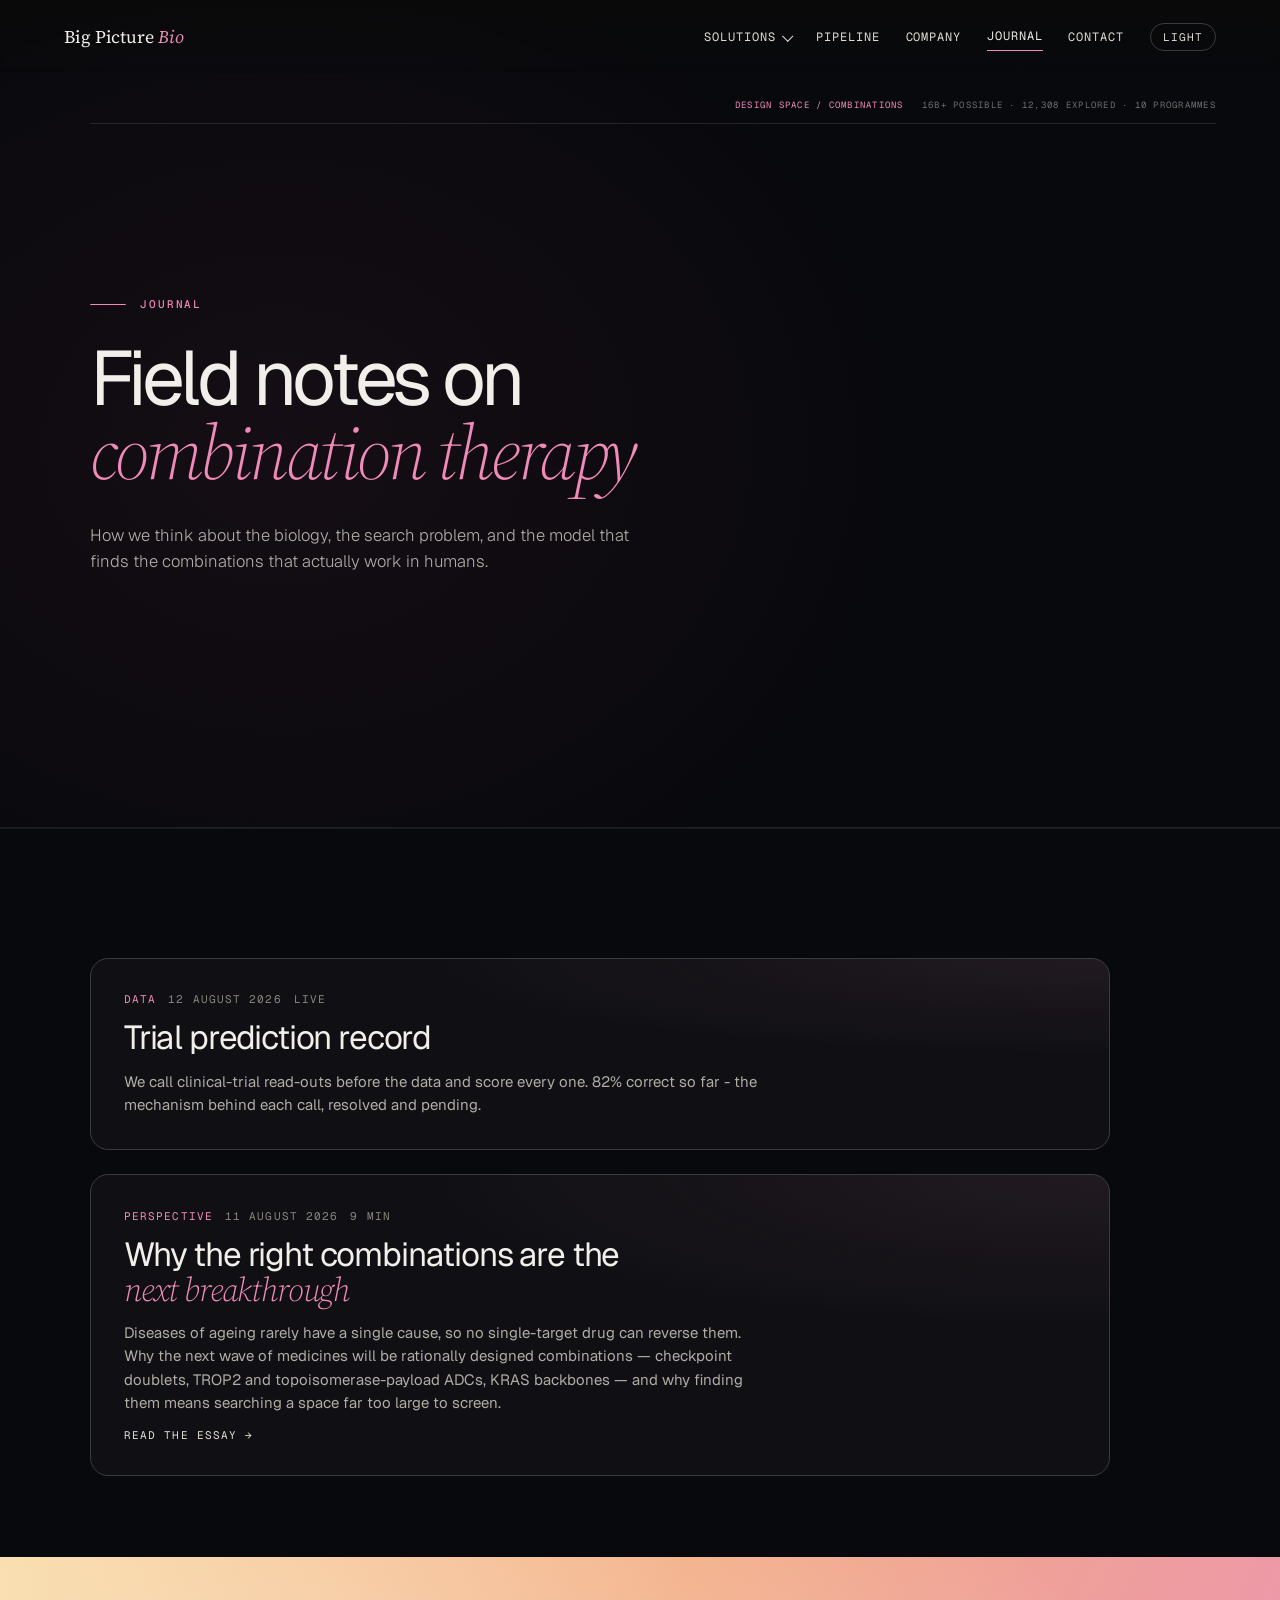
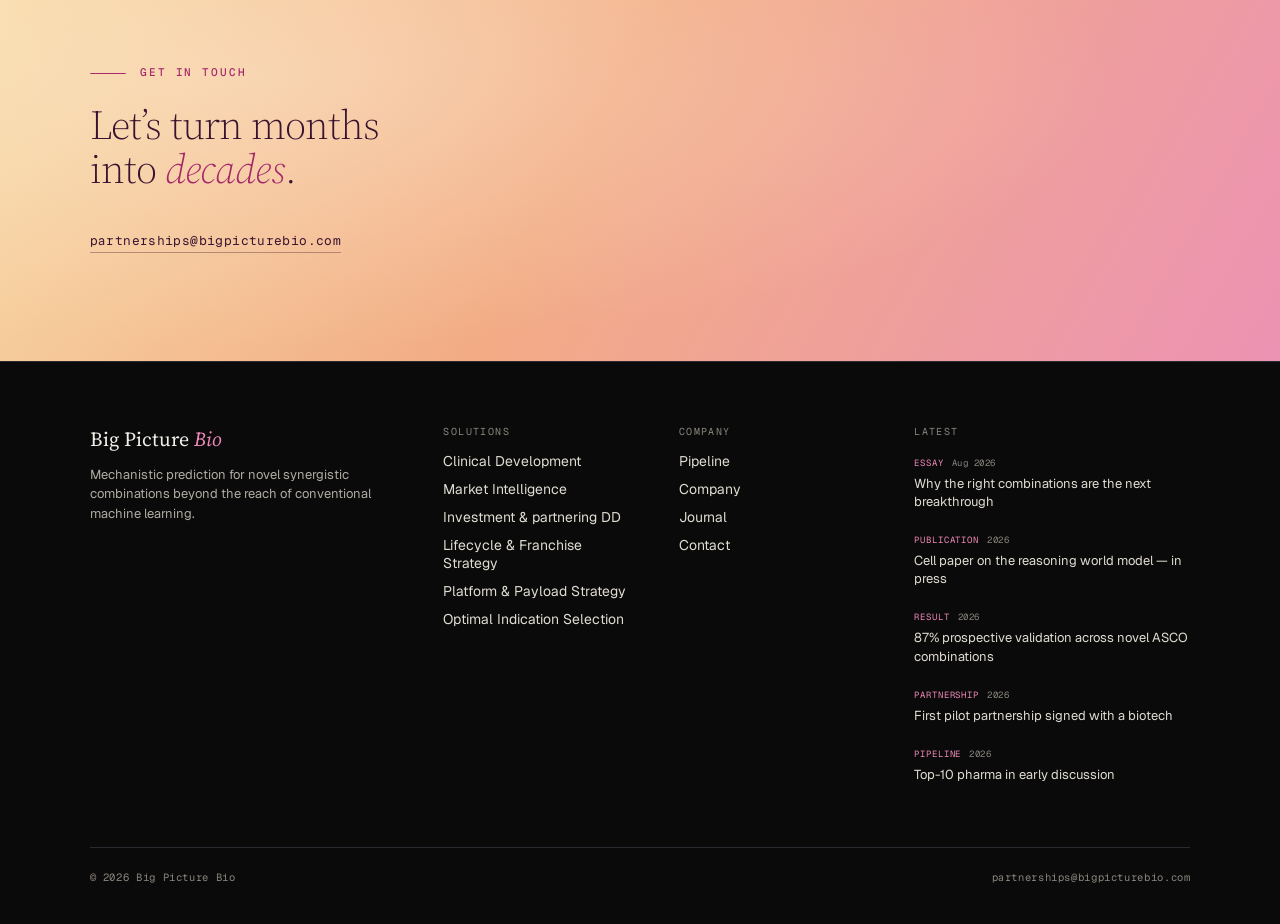
==== commit 784cd217: "Add trial prediction-record page to the blog - New /blog/prediction-record/ page: public scorecard o" ====
--- a/blog/index.html
+++ b/blog/index.html
@@ -37,6 +37,12 @@
   <section class="block">
     <div class="wrap">
       <div class="post-list">
+        <a class="post-card reveal" href="/blog/prediction-record/">
+          <div class="pc-meta"><span>Data</span><span class="d">12 August 2026</span><span class="d">live</span></div>
+          <h3>Trial prediction record</h3>
+          <p>We call clinical-trial read-outs before the data and score every one. 82% correct so far - the mechanism behind each call, resolved and pending.</p>
+        </a>
+
         <a class="post-card reveal" href="/blog/why-the-right-combinations/">
           <div class="pc-meta"><span>Perspective</span><span class="d">11 August 2026</span><span class="d">9 min</span></div>
           <h3>Why the right combinations are the <span class="italic">next breakthrough</span></h3>
--- a/assets/site.css
+++ b/assets/site.css
@@ -367,6 +367,11 @@
   display:grid; grid-template-columns:1.1fr 1fr; gap:clamp(28px,4vw,56px); align-items:center;
 }
 @media (max-width:820px){ .leadmag .lm-card{ grid-template-columns:1fr; gap:28px; } }
+/* Two-up: an example-report download card beside the question card */
+.leadmag .lm-pair{ display:grid; grid-template-columns:1fr 1fr; gap:clamp(20px,2.4vw,32px); align-items:stretch; }
+@media (max-width:900px){ .leadmag .lm-pair{ grid-template-columns:1fr; } }
+.leadmag .lm-pair .lm-card{ grid-template-columns:1fr; gap:clamp(16px,2vw,24px); align-content:start; }
+.leadmag .lm-report{ align-content:start; }
 .leadmag .lm-eyebrow{ font-family:var(--mono); font-size:11px; letter-spacing:.16em; text-transform:uppercase; color:var(--accent); }
 .leadmag h2{ font-family:var(--serif); font-weight:300; font-size:clamp(21px,2.2vw,30px); line-height:1.14; letter-spacing:-.015em; margin:12px 0 0; color:var(--ink); text-wrap:balance; }
 .leadmag p{ font-family:var(--sans); font-size:14.5px; line-height:1.55; color:var(--ink-2); margin:14px 0 0; max-width:44ch; }
@@ -627,7 +632,7 @@
   pointer-events:none;
 }
 .model-beat-inner{
-  width:min(610px,42vw);
+  width:min(520px,36vw);
   opacity:.2;
   transform:translateY(26px);
   transition:opacity .5s ease, transform .5s ease;
@@ -637,15 +642,18 @@
   opacity:1;
   transform:none;
 }
-.model-beat--hero .model-beat-inner{ width:min(760px,52vw); }
+.model-beat--hero .model-beat-inner{ width:min(560px,38vw); }
+.model-beat--wide .model-beat-inner{ width:min(560px,38vw); }
+.model-beat .scale-run{ max-width:100%; margin-top:clamp(20px,2.6vw,32px); }
+.model-beat .scale-run strong{ font-size:clamp(26px,2.4vw,40px); }
 .model-beat--hero h1{
   margin:clamp(18px,2.4vw,30px) 0 0;
-  max-width:12.5ch;
-  font-family:var(--sans);
-  font-size:clamp(44px,5.5vw,82px);
+  max-width:11ch;
+  font-family:var(--sans);
+  font-size:clamp(38px,4.4vw,64px);
   font-weight:400;
-  line-height:.95;
-  letter-spacing:-.055em;
+  line-height:.98;
+  letter-spacing:-.05em;
   text-wrap:balance;
 }
 .model-beat--hero h1 span{
@@ -704,13 +712,13 @@
   text-transform:uppercase;
 }
 .model-beat h2{
-  max-width:15ch;
+  max-width:14ch;
   margin:0;
   color:var(--ink);
   font-family:var(--sans);
-  font-size:clamp(34px,4vw,62px);
+  font-size:clamp(32px,3.6vw,56px);
   font-weight:400;
-  line-height:1;
+  line-height:1.02;
   letter-spacing:-.045em;
   text-wrap:balance;
 }
@@ -830,6 +838,11 @@
 .model-proof-chart .panel-legend{ color:#756D64; }
 .model-proof-chart svg line{ stroke:#4A443C; }
 
+.model-opportunity{
+  position:relative;
+  z-index:6;
+}
+
 .model-solutions{
   position:relative;
   z-index:6;
@@ -870,13 +883,9 @@
 }
 
 @media (max-width:1080px){
-  .model-beat-inner{ width:min(620px,52vw); }
-  .model-beat--hero .model-beat-inner{ width:min(680px,58vw); }
   .model-metrics{ min-width:400px; }
-  .model-proof-inner{ grid-template-columns:1fr .5fr; }
-  .model-proof-chart{ grid-column:1 / -1; max-width:680px; }
-}
-@media (max-width:820px){
+}
+@media (max-width:1024px){
   .model-visual{ min-height:600px; }
   .model-visual::before{ opacity:.24; mask-image:none; }
   .model-wash{
@@ -911,8 +920,6 @@
   .model-solutions .solutions-grid{ grid-template-columns:1fr 1fr; }
 }
 @media (max-width:580px){
-  .model-hud-top span:first-child{ display:none; }
-  .model-hud-top{ justify-content:flex-end; }
   .model-metrics > div:nth-child(1){ display:none; }
   .model-metrics{ grid-template-columns:1fr 1fr; }
   .model-note{ align-items:flex-start; flex-direction:column; gap:4px; border-radius:14px; }
@@ -1303,3 +1310,167 @@
 @media (prefers-reduced-motion:reduce){
   .bio-art-canvas{ transition:none; }
 }
+
+/* ===========================================================================
+   THEME TOGGLE  (nav button)
+   Cinematic canvas heroes stay dark in both themes; the editorial content
+   flips to a warm paper light theme.
+   =========================================================================== */
+.theme-toggle{
+  font-family:var(--mono); font-size:11px; letter-spacing:.1em; text-transform:uppercase;
+  color:var(--ink-2); background:none; border:1px solid var(--line-2); border-radius:999px;
+  padding:6px 12px; cursor:pointer; white-space:nowrap;
+  transition:color .18s ease, border-color .18s ease;
+}
+.theme-toggle:hover{ color:var(--accent); border-color:var(--accent); }
+.theme-toggle::before{ content:"Light"; }
+@media (max-width:860px){
+  .theme-toggle{ margin-top:8px; font-size:13px; padding:8px 14px; }
+}
+
+/* ===========================================================================
+   LIGHT THEME
+   =========================================================================== */
+:root[data-theme="light"]{
+  --bg:#F5F1E8;
+  --bg-2:#EFE7DA;
+  --ink:#211C18;
+  --ink-2:#3E382F;
+  --muted:#6E665B;
+  --faint:#8A8175;
+  --line:#E4DBCE;
+  --line-2:#D4C9B9;
+  --accent:#A5286A;
+  --accent-2:#B7622F;
+}
+:root[data-theme="light"] body,
+:root[data-theme="light"] .home-page,
+:root[data-theme="light"] .inner-page{ background:var(--bg); }
+
+/* --- nav: dark scrim + light text at the top (every page opens on a dark
+   canvas hero); flips to light chrome + dark text once scrolled (solid) --- */
+:root[data-theme="light"] .nav .wordmark{ color:#F2EFEA; }
+:root[data-theme="light"] .nav .wordmark em{ color:var(--accent); }
+:root[data-theme="light"] .nav-links a,
+:root[data-theme="light"] .nav-item > button{ color:#E0DCD2; }
+:root[data-theme="light"] .nav-toggle span{ background:#F2EFEA; }
+:root[data-theme="light"] .nav.solid{ background:rgba(245,241,232,.93); border-bottom-color:var(--line); }
+:root[data-theme="light"] .nav.solid .wordmark{ color:var(--ink); }
+:root[data-theme="light"] .nav.solid .nav-links a,
+:root[data-theme="light"] .nav.solid .nav-item > button{ color:var(--ink-2); }
+:root[data-theme="light"] .nav.solid .nav-toggle span{ background:var(--ink); }
+:root[data-theme="light"] .nav.solid .nav-links a.current{ color:var(--ink); }
+:root[data-theme="light"] .nav.solid .nav-links a:hover,
+:root[data-theme="light"] .nav.solid .nav-item > button:hover{ color:var(--accent); }
+:root[data-theme="light"] .nav-menu{ background:rgba(255,255,255,.98); border-color:var(--line-2); box-shadow:0 30px 80px rgba(90,60,40,.18); }
+:root[data-theme="light"] .nav-menu a{ color:var(--ink-2); }
+:root[data-theme="light"] .nav-menu a small{ color:var(--faint); }
+:root[data-theme="light"] .nav-menu a:hover{ background:rgba(165,40,106,.08); color:var(--ink); }
+:root[data-theme="light"] .nav-menu a:hover small{ color:var(--accent); }
+@media (max-width:860px){
+  :root[data-theme="light"] .nav.menu-open .nav-links{ background:rgba(245,241,232,.98); }
+  :root[data-theme="light"] .nav.menu-open .nav-links a,
+  :root[data-theme="light"] .nav.menu-open .nav-item > button{ color:var(--ink-2); }
+}
+
+/* --- theme toggle button in each nav state --- */
+:root[data-theme="light"] .theme-toggle::before{ content:"Dark"; }
+:root[data-theme="light"] .theme-toggle{ color:#E0DCD2; border-color:rgba(255,255,255,.28); }
+:root[data-theme="light"] .theme-toggle:hover{ color:var(--accent); border-color:var(--accent); }
+:root[data-theme="light"] .nav.solid .theme-toggle{ color:var(--ink-2); border-color:var(--line-2); }
+:root[data-theme="light"] .nav.solid .theme-toggle:hover{ color:var(--accent); border-color:var(--accent); }
+
+/* --- footer + solution cards flip to light --- */
+:root[data-theme="light"] .footer{ background:var(--bg-2); border-top-color:var(--line); }
+:root[data-theme="light"] .sol-card{ background:rgba(255,255,255,.55); border-color:var(--line-2); }
+:root[data-theme="light"] .sol-card:hover{ background:rgba(255,255,255,.85); border-color:var(--accent); }
+:root[data-theme="light"] .sol-card p{ color:#6A6258; }
+:root[data-theme="light"] .model-solutions{ background:var(--bg-2); }
+:root[data-theme="light"] .model-solutions .sol-card{
+  background:radial-gradient(120% 90% at 100% 0%, rgba(165,40,106,.06), transparent 52%), #fff;
+}
+
+/* --- home model story: full light treatment (canvas repaints light too) --- */
+:root[data-theme="light"] .model-story{ background:var(--bg); color:var(--ink); }
+:root[data-theme="light"] .model-visual{
+  background:radial-gradient(90% 100% at 78% 52%, rgba(240,138,184,.12), transparent 70%), var(--bg);
+}
+:root[data-theme="light"] .model-visual::before{
+  background-image:
+    linear-gradient(rgba(40,32,24,.05) 1px, transparent 1px),
+    linear-gradient(90deg, rgba(40,32,24,.05) 1px, transparent 1px);
+}
+:root[data-theme="light"] .model-wash{
+  background:
+    linear-gradient(90deg, rgba(245,241,232,.98) 0%, rgba(245,241,232,.93) 31%, rgba(245,241,232,.44) 48%, rgba(245,241,232,0) 72%),
+    linear-gradient(0deg, rgba(245,241,232,.76) 0%, rgba(245,241,232,0) 34%);
+}
+:root[data-theme="light"] .model-hud-top{ color:rgba(36,31,27,.56); border-bottom-color:rgba(40,32,24,.16); }
+:root[data-theme="light"] .model-metrics{ border-top-color:rgba(40,32,24,.18); }
+:root[data-theme="light"] .model-metric-label{ color:rgba(36,31,27,.5); }
+:root[data-theme="light"] .model-metrics b{ color:rgba(36,31,27,.9); }
+:root[data-theme="light"] .model-key{ color:rgba(36,31,27,.62); }
+:root[data-theme="light"] .model-beat h2{ color:var(--ink); }
+:root[data-theme="light"] .model-beat p{ color:rgba(60,56,47,.82); }
+:root[data-theme="light"] .model-beat--hero p{ color:rgba(60,56,47,.82); }
+:root[data-theme="light"] .model-scroll-cue{ color:rgba(36,31,27,.55); }
+:root[data-theme="light"] .model-scroll-cue span{ background:rgba(40,32,24,.14); }
+:root[data-theme="light"] .model-note{ border-color:rgba(165,40,106,.32); background:rgba(165,40,106,.07); }
+:root[data-theme="light"] .model-note b{ color:var(--ink); }
+:root[data-theme="light"] .model-note span{ color:rgba(36,31,27,.5); }
+@media (max-width:1024px){
+  :root[data-theme="light"] .model-wash{
+    background:
+      linear-gradient(0deg, rgba(245,241,232,.98) 0%, rgba(245,241,232,.9) 34%, rgba(245,241,232,.18) 70%, rgba(245,241,232,.05) 100%),
+      linear-gradient(90deg, rgba(245,241,232,.42), transparent);
+  }
+}
+
+/* --- inner-page canvas heroes + dark scrim bands keep light text --- */
+:root[data-theme="light"] .hero h1{ color:#F2EFEA; }
+:root[data-theme="light"] .hero .sub{ color:rgba(224,220,210,.84); }
+:root[data-theme="light"] .inner-page .section-head h2{ color:#F2EFEA; }
+:root[data-theme="light"] .inner-page .section-head p{ color:rgba(224,220,210,.8); }
+:root[data-theme="light"] .inner-page .lead{ color:var(--ink-2); }
+
+/* --- data-instrument cards stay dark on a light page: make them opaque
+   and keep their inner text light so the embedded charts read cleanly --- */
+:root[data-theme="light"] .panel{
+  background:radial-gradient(120% 100% at 100% 0%, rgba(82,34,63,.28), transparent 54%), #141019;
+  border-color:rgba(255,255,255,.10);
+  box-shadow:0 26px 70px rgba(90,60,40,.20);
+}
+:root[data-theme="light"] .panel .panel-title,
+:root[data-theme="light"] .panel .panel-title-lg{ color:#F2EFEA; }
+:root[data-theme="light"] .panel .panel-tag{ color:#B0ACA4; border-color:rgba(255,255,255,.22); }
+:root[data-theme="light"] .panel .panel-intro,
+:root[data-theme="light"] .panel .panel-legend{ color:#B0ACA4; }
+:root[data-theme="light"] .panel .panel-note{ color:#9D98A1; border-top-color:rgba(255,255,255,.08); }
+:root[data-theme="light"] .panel .bar-x{ color:#E0DCD2; }
+:root[data-theme="light"] .panel .bar .cap{ color:#F2EFEA; }
+:root[data-theme="light"] .panel .bar-note,
+:root[data-theme="light"] .panel .gauge-cap{ color:#8A857E; }
+:root[data-theme="light"] .panel .toggle{ border-color:rgba(255,255,255,.18); background:rgba(255,255,255,.04); }
+:root[data-theme="light"] .panel .toggle button{ color:#B0ACA4; }
+:root[data-theme="light"] .inner-page .panel:has(.bio-instrument){
+  background:radial-gradient(120% 100% at 100% 0%, rgba(82,34,63,.24), transparent 52%), #141019;
+}
+
+/* article "paper" excerpt needs a soft edge once the page is light too */
+:root[data-theme="light"] .report,
+:root[data-theme="light"] .inner-page .report{
+  border:1px solid #E3D9CB;
+  box-shadow:0 22px 55px rgba(90,60,40,.16);
+}
+:root[data-theme="light"] .article-meta{ border-top-color:rgba(255,255,255,.12); }
+
+/* --- home page opens on a LIGHT hero in light mode, so its nav is light from
+   the top (inner pages keep the dark-hero nav treatment above) --- */
+:root[data-theme="light"] .home-page .nav{ background:linear-gradient(180deg, rgba(245,241,232,.86) 0%, rgba(245,241,232,0) 100%); }
+:root[data-theme="light"] .home-page .nav .wordmark{ color:var(--ink); }
+:root[data-theme="light"] .home-page .nav .wordmark em{ color:var(--accent); }
+:root[data-theme="light"] .home-page .nav-links a,
+:root[data-theme="light"] .home-page .nav-item > button{ color:var(--ink-2); }
+:root[data-theme="light"] .home-page .nav-toggle span{ background:var(--ink); }
+:root[data-theme="light"] .home-page .theme-toggle{ color:var(--ink-2); border-color:var(--line-2); }
+:root[data-theme="light"] .home-page .theme-toggle:hover{ color:var(--accent); border-color:var(--accent); }
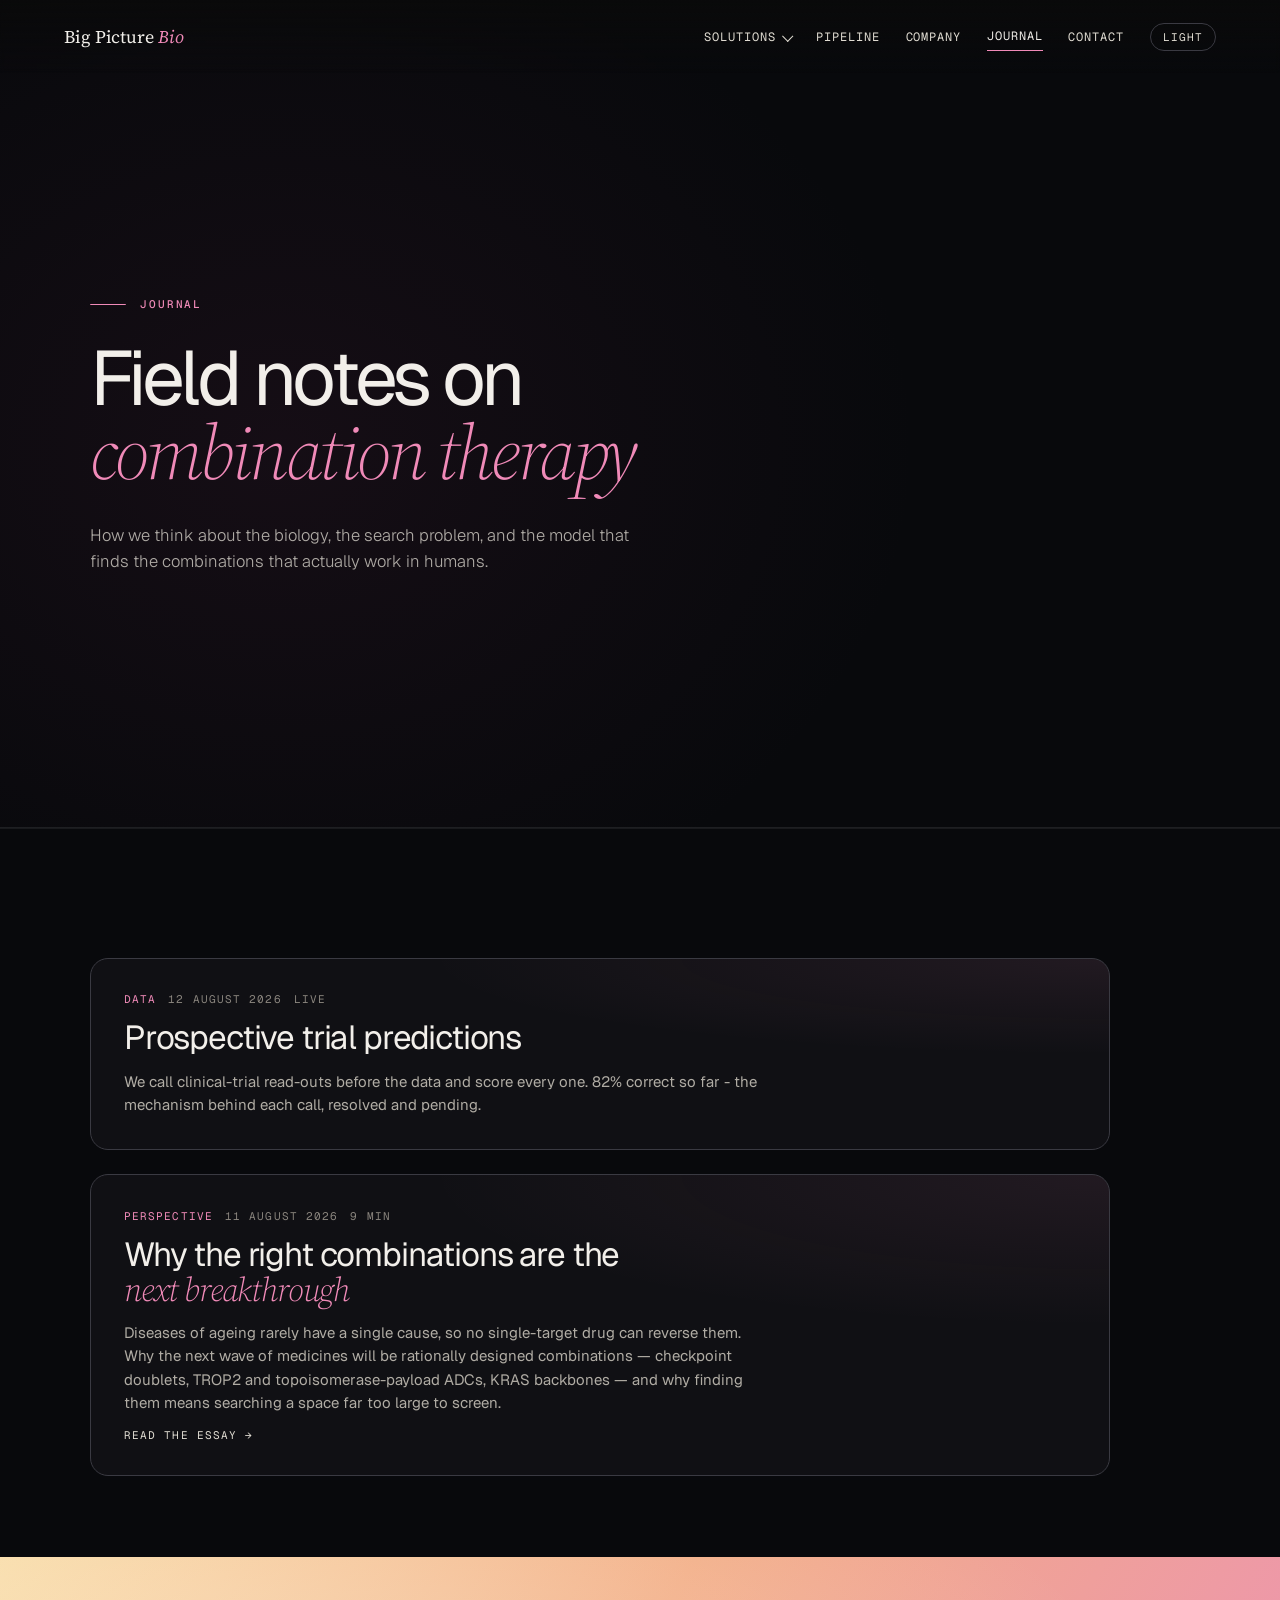
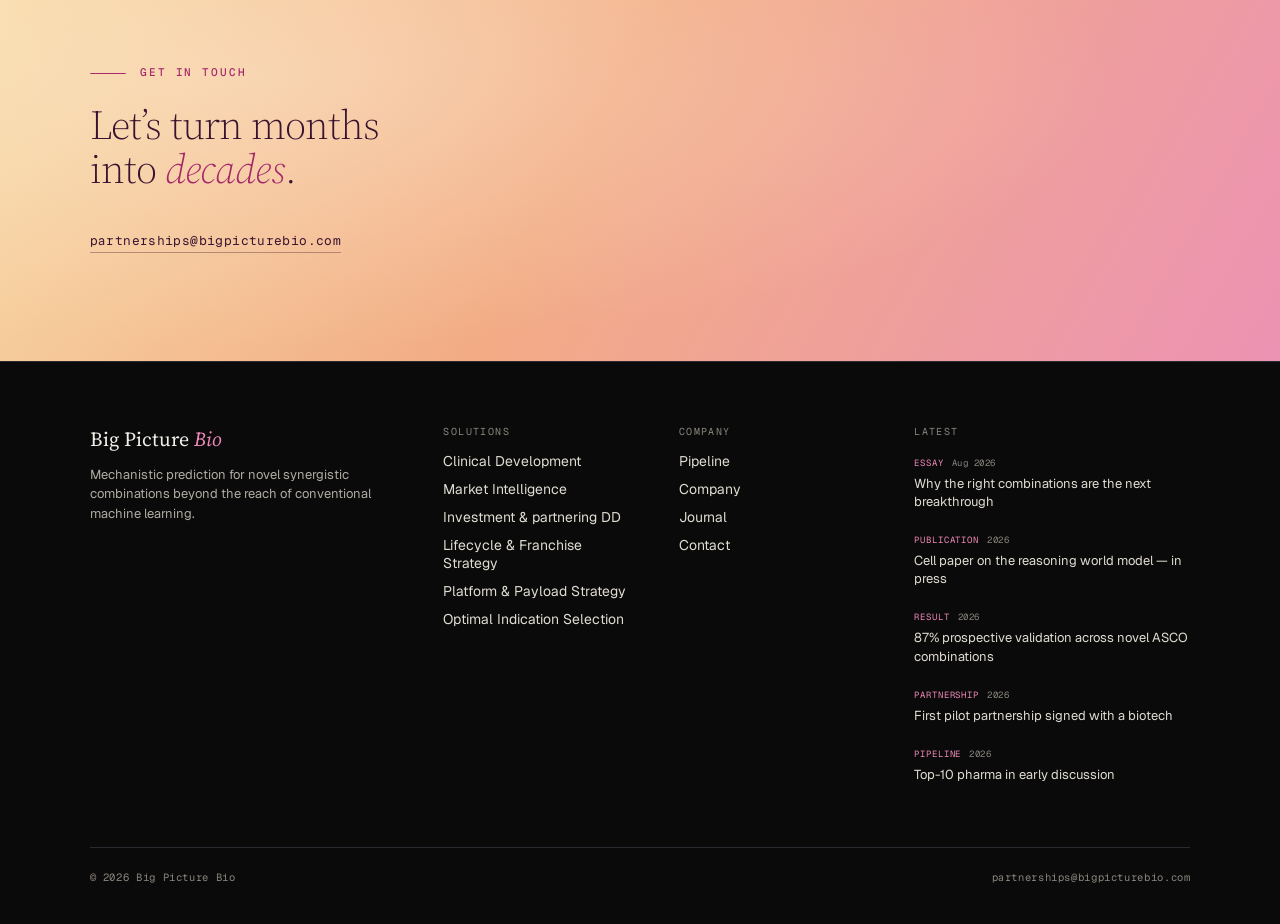
==== commit 2dc70159: "Rename prediction page title to "Prospective trial predictions" - prediction-record: page <title>, o" ====
--- a/blog/index.html
+++ b/blog/index.html
@@ -39,7 +39,7 @@
       <div class="post-list">
         <a class="post-card reveal" href="/blog/prediction-record/">
           <div class="pc-meta"><span>Data</span><span class="d">12 August 2026</span><span class="d">live</span></div>
-          <h3>Trial prediction record</h3>
+          <h3>Prospective trial predictions</h3>
           <p>We call clinical-trial read-outs before the data and score every one. 82% correct so far - the mechanism behind each call, resolved and pending.</p>
         </a>
 
